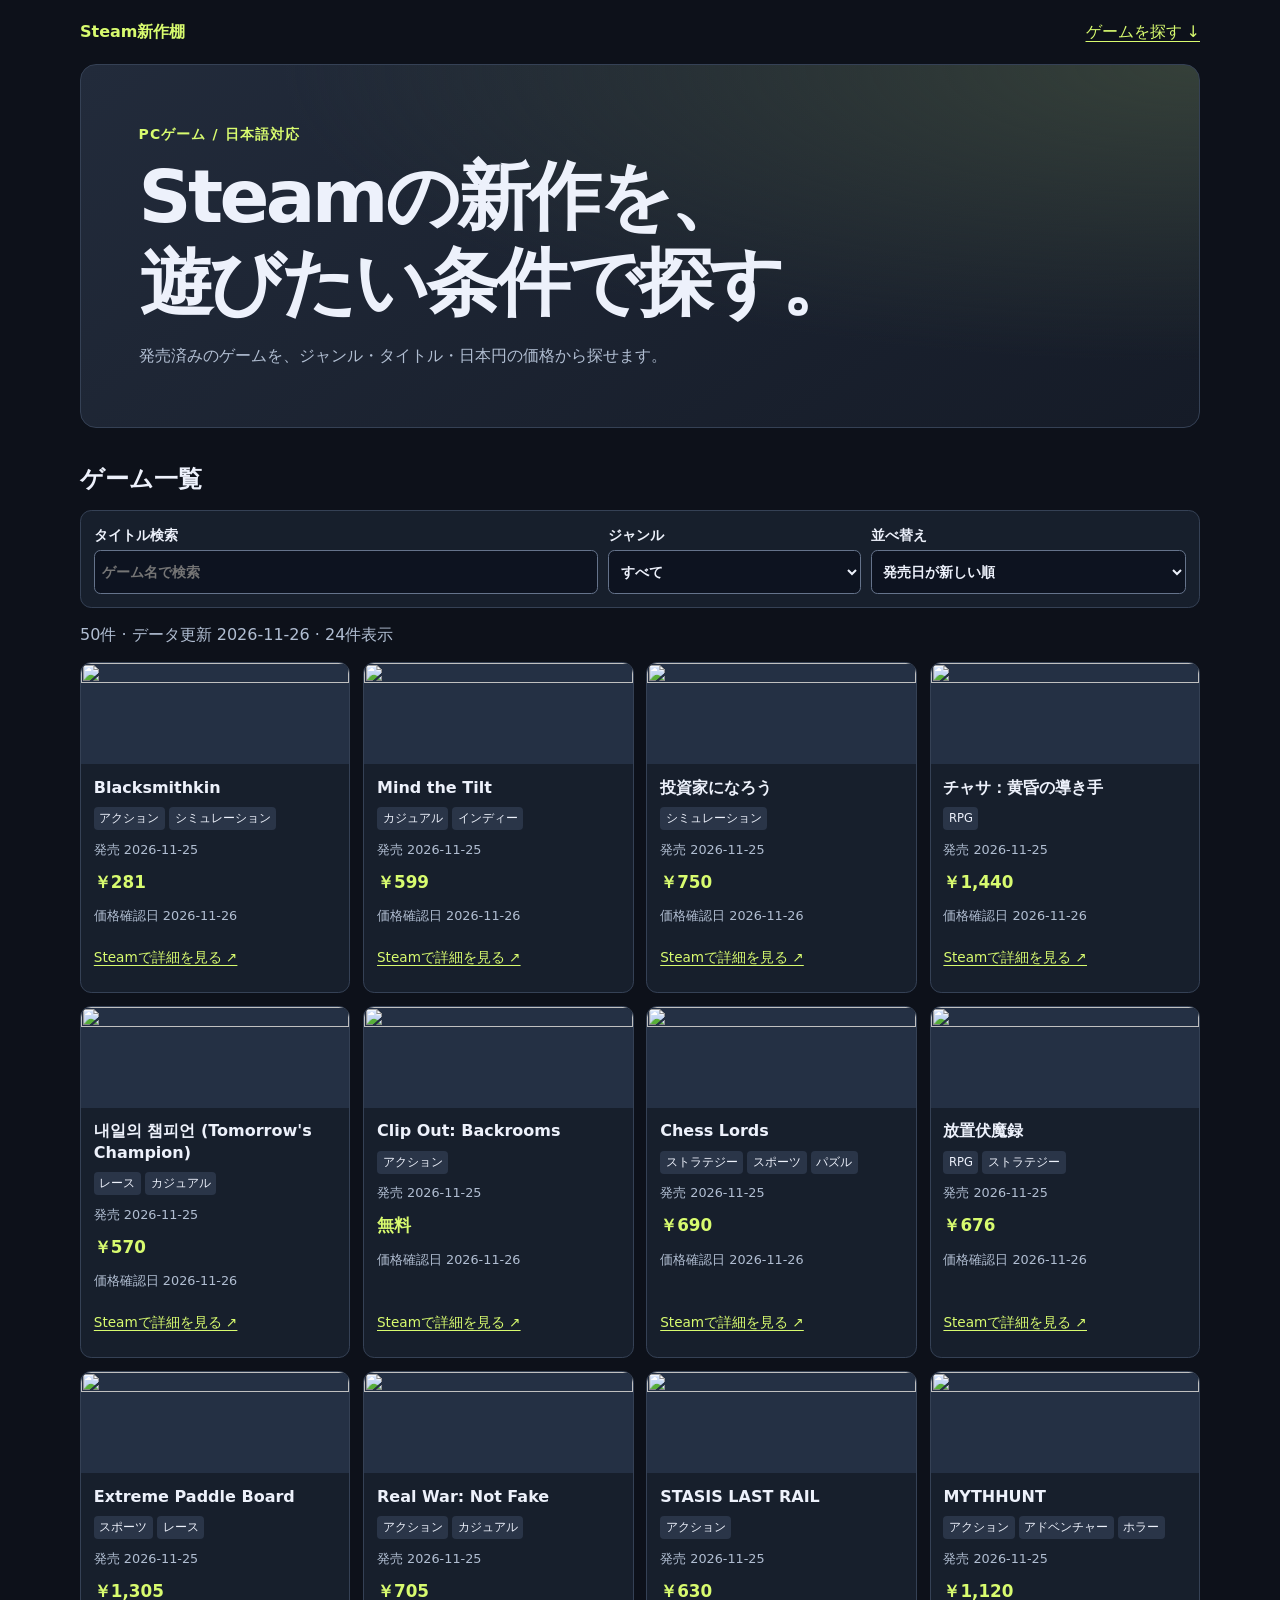
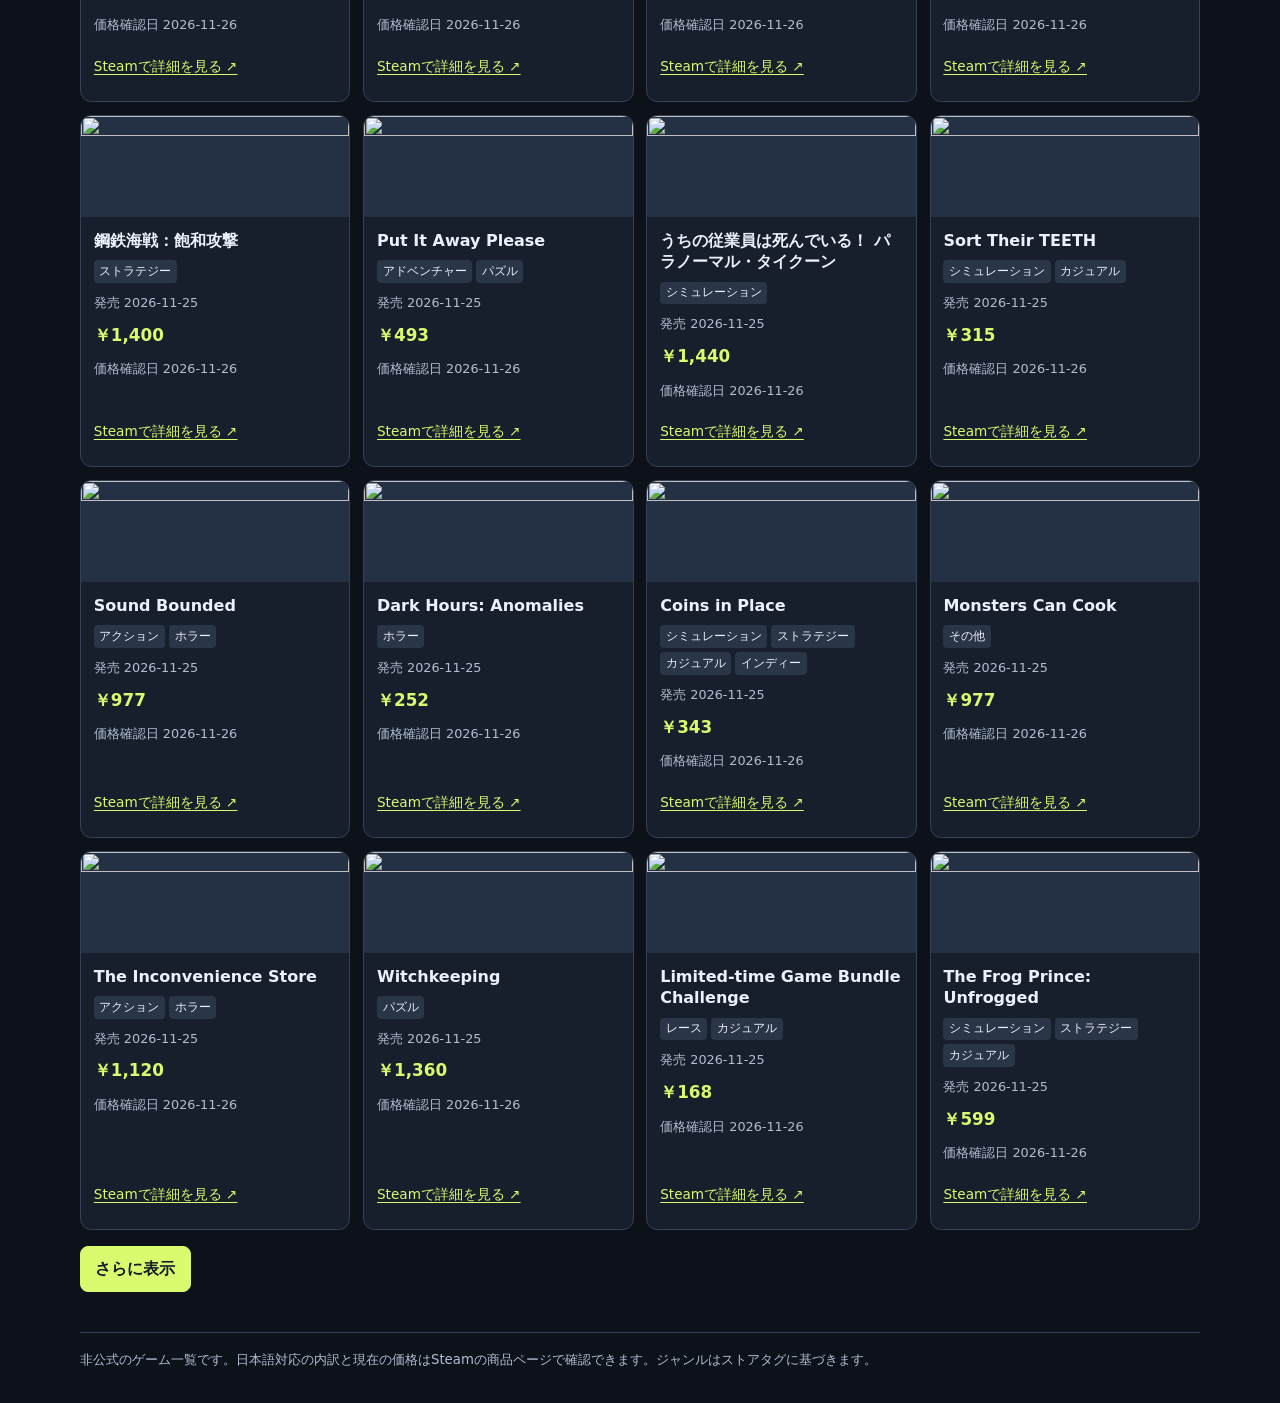
==== index.html @ 06bd844b "Build the Japanese Steam release catalog" ====
<!doctype html>
<html lang="ja"><head>
<meta charset="utf-8"><meta name="viewport" content="width=device-width,initial-scale=1">
<title>Steam新作棚｜日本語対応ゲームの発売日・価格一覧</title>
<meta name="description" content="Steamで発売された日本語対応ゲームを、ジャンルやタイトルで探して日本円の価格・発売日で並べ替え。">
<link rel="stylesheet" href="./style.css"><script type="module" src="./app.mjs"></script>
</head><body>
<header class="wrap"><a href="./">Steam新作棚</a><a href="#catalog">ゲームを探す ↓</a></header>
<main class="wrap"><section class="hero">
<p class="kicker">PCゲーム / 日本語対応</p>
<h1>Steamの新作を、<br>遊びたい条件で探す。</h1>
<p>発売済みのゲームを、ジャンル・タイトル・日本円の価格から探せます。</p>
</section>
<section id="catalog" aria-labelledby="catalog-title"><h2 id="catalog-title">ゲーム一覧</h2>
<div class="filters">
<label>タイトル検索<input id="query" type="search" placeholder="ゲーム名で検索"></label>
<label>ジャンル<select id="genre"><option value="">すべて</option></select></label>
<label>並べ替え<select id="sort"><option value="latest">発売日が新しい順</option><option value="price-up">価格が安い順</option><option value="price-down">価格が高い順</option></select></label>
</div>
<p id="summary" role="status">ゲームを読み込み中…</p>
<div id="games" class="games"></div>
<button id="more" type="button" hidden>さらに表示</button>
<noscript><p>一覧にはJavaScriptが必要です。<a href="https://store.steampowered.com/search/?sort_by=Released_DESC&amp;category1=998&amp;supportedlang=japanese&amp;l=japanese">Steam公式検索を開く</a></p></noscript>
</section></main>
<footer class="wrap">非公式のゲーム一覧です。日本語対応の内訳と現在の価格はSteamの商品ページで確認できます。ジャンルはストアタグに基づきます。</footer>
</body></html>
---- style.css ----
:root{color-scheme:dark;font:16px/1.65 system-ui,sans-serif;background:#0d111a;color:#edf1fb;--muted:#b1bed2;--lime:#d8fb6f;--panel:#171f2c;--border:#354155}*{box-sizing:border-box}body{margin:0}.wrap{width:min(100% - 1.4rem,70rem);margin:auto}header{min-height:4rem;display:flex;justify-content:space-between;align-items:center;gap:1rem}a{color:var(--lime);text-underline-offset:.25em}header a:first-child{font-weight:850;text-decoration:none}.hero{border:1px solid var(--border);border-radius:1rem;background:radial-gradient(ellipse at right top,#354039 0%,transparent 58%),linear-gradient(145deg,#222b3b,#151b27);padding:clamp(1.2rem,5vw,3.6rem);margin-bottom:2rem}.kicker{color:var(--lime);font-weight:800;font-size:.87rem;letter-spacing:.08em}h1{font-size:clamp(1.7rem,6vw,4.6rem);line-height:1.18;letter-spacing:-.05em;margin:.5rem 0 1rem}h2{margin:0 0 .65rem}p{margin:0}.hero p:last-child,#summary,footer{color:var(--muted)}.filters{display:grid;grid-template-columns:2fr 1fr 1.25fr;gap:.65rem;padding:.8rem;background:var(--panel);border:1px solid var(--border);border-radius:.7rem}.filters label{font-size:.85rem;font-weight:700}.filters input,.filters select{display:block;margin-top:.25rem;width:100%;min-height:44px;font:inherit;color:inherit;background:#0d1320;border:1px solid #65738b;border-radius:.4rem;padding:.45rem}#summary{margin:.85rem 0}.games{display:grid;grid-template-columns:repeat(auto-fill,minmax(min(100%,15rem),1fr));gap:.8rem}.game{background:var(--panel);border:1px solid var(--border);border-radius:.7rem;overflow:hidden;display:flex;flex-direction:column}.game img,.cover{display:block;width:100%;aspect-ratio:231/87;object-fit:cover;background:#243044}.game-content{display:flex;flex:1;flex-direction:column;gap:.55rem;padding:.8rem}.game h3{font-size:1rem;line-height:1.35;margin:0;overflow-wrap:anywhere}.meta{font-size:.8rem;color:var(--muted)}.price{font-weight:850;color:var(--lime);font-size:1.05rem}.game a{display:inline-flex;align-items:center;min-height:44px;margin-top:auto;font-size:.85rem}.tags{display:flex;flex-wrap:wrap;gap:.25rem}.tag{background:#2a3548;border-radius:.25rem;padding:.12rem .35rem;font-size:.72rem}button{margin-top:1rem;padding:.55rem .9rem;min-height:44px;border:1px solid var(--lime);border-radius:.5rem;background:var(--lime);color:#151b27;font:inherit;font-weight:750;cursor:pointer}:focus-visible{outline:3px solid #ebffab;outline-offset:3px}footer{margin-top:2.5rem!important;border-top:1px solid var(--border);padding:1rem 0 2rem;font-size:.83rem}@media(max-width:36rem){.filters{grid-template-columns:1fr 1fr}.filters label:first-child{grid-column:1/-1}}
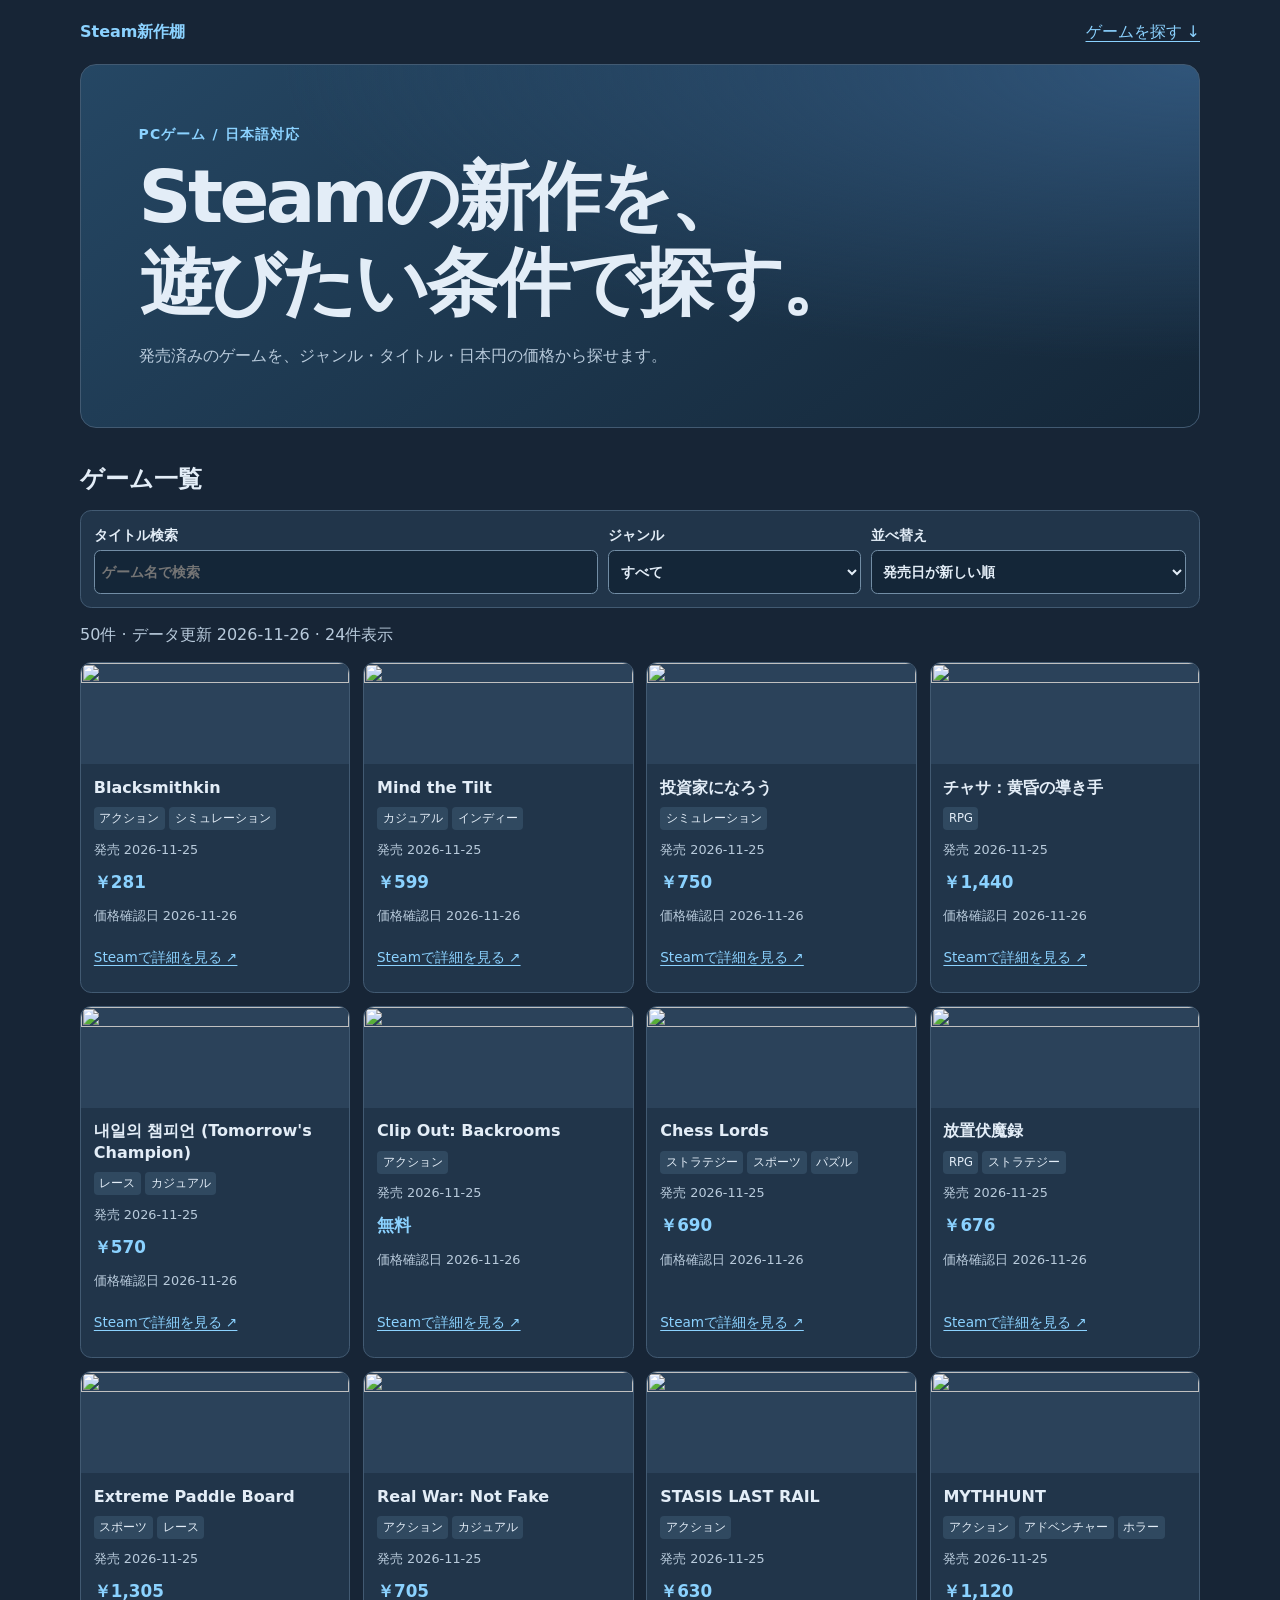
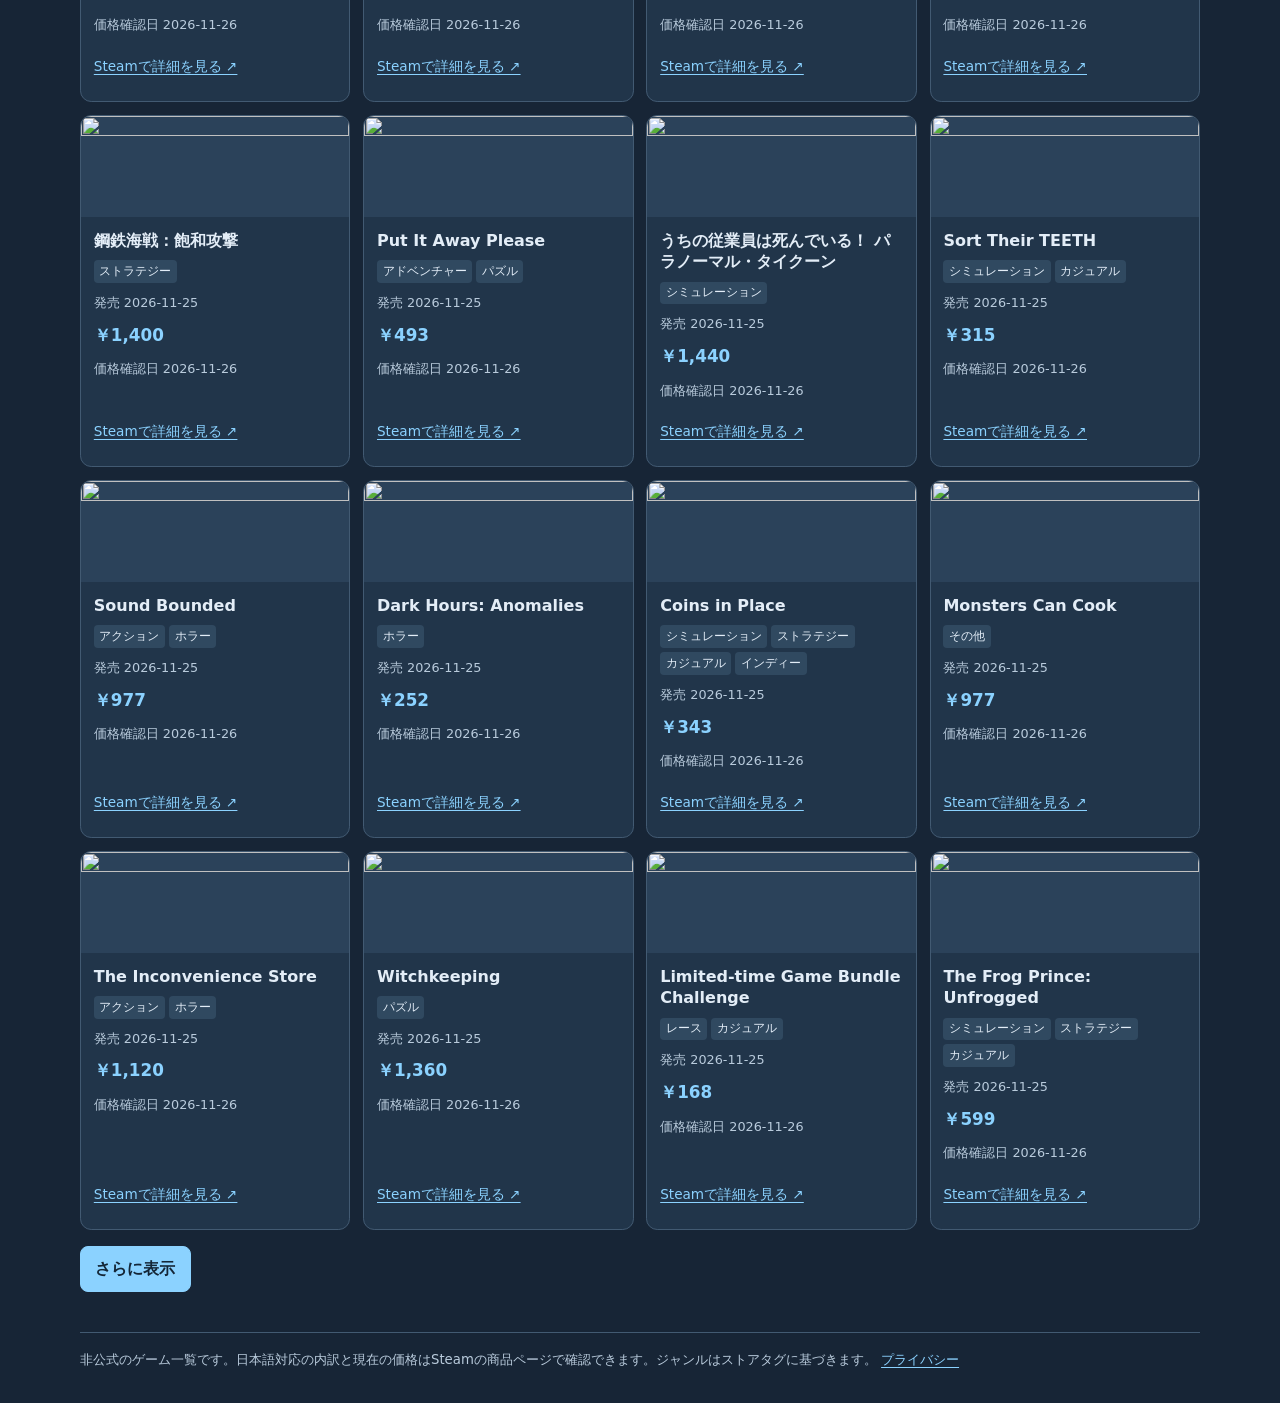
==== commit 193d56f0: "Prepare Steam releases for Google AdSense review" ====
--- a/index.html
+++ b/index.html
@@ -4,6 +4,7 @@
 <title>Steam新作棚｜日本語対応ゲームの発売日・価格一覧</title>
 <meta name="description" content="Steamで発売された日本語対応ゲームを、ジャンルやタイトルで探して日本円の価格・発売日で並べ替え。">
 <link rel="stylesheet" href="./style.css"><script type="module" src="./app.mjs"></script>
+<script async src="https://pagead2.googlesyndication.com/pagead/js/adsbygoogle.js?client=ca-pub-9232596735095816" crossorigin="anonymous"></script>
 </head><body>
 <header class="wrap"><a href="./">Steam新作棚</a><a href="#catalog">ゲームを探す ↓</a></header>
 <main class="wrap"><section class="hero">
@@ -22,5 +23,5 @@
 <button id="more" type="button" hidden>さらに表示</button>
 <noscript><p>一覧にはJavaScriptが必要です。<a href="https://store.steampowered.com/search/?sort_by=Released_DESC&amp;category1=998&amp;supportedlang=japanese&amp;l=japanese">Steam公式検索を開く</a></p></noscript>
 </section></main>
-<footer class="wrap">非公式のゲーム一覧です。日本語対応の内訳と現在の価格はSteamの商品ページで確認できます。ジャンルはストアタグに基づきます。</footer>
+<footer class="wrap">非公式のゲーム一覧です。日本語対応の内訳と現在の価格はSteamの商品ページで確認できます。ジャンルはストアタグに基づきます。 <a href="./privacy">プライバシー</a></footer>
 </body></html>
--- a/style.css
+++ b/style.css
@@ -1 +1 @@
-:root{color-scheme:dark;font:16px/1.65 system-ui,sans-serif;background:#0d111a;color:#edf1fb;--muted:#b1bed2;--lime:#d8fb6f;--panel:#171f2c;--border:#354155}*{box-sizing:border-box}body{margin:0}.wrap{width:min(100% - 1.4rem,70rem);margin:auto}header{min-height:4rem;display:flex;justify-content:space-between;align-items:center;gap:1rem}a{color:var(--lime);text-underline-offset:.25em}header a:first-child{font-weight:850;text-decoration:none}.hero{border:1px solid var(--border);border-radius:1rem;background:radial-gradient(ellipse at right top,#354039 0%,transparent 58%),linear-gradient(145deg,#222b3b,#151b27);padding:clamp(1.2rem,5vw,3.6rem);margin-bottom:2rem}.kicker{color:var(--lime);font-weight:800;font-size:.87rem;letter-spacing:.08em}h1{font-size:clamp(1.7rem,6vw,4.6rem);line-height:1.18;letter-spacing:-.05em;margin:.5rem 0 1rem}h2{margin:0 0 .65rem}p{margin:0}.hero p:last-child,#summary,footer{color:var(--muted)}.filters{display:grid;grid-template-columns:2fr 1fr 1.25fr;gap:.65rem;padding:.8rem;background:var(--panel);border:1px solid var(--border);border-radius:.7rem}.filters label{font-size:.85rem;font-weight:700}.filters input,.filters select{display:block;margin-top:.25rem;width:100%;min-height:44px;font:inherit;color:inherit;background:#0d1320;border:1px solid #65738b;border-radius:.4rem;padding:.45rem}#summary{margin:.85rem 0}.games{display:grid;grid-template-columns:repeat(auto-fill,minmax(min(100%,15rem),1fr));gap:.8rem}.game{background:var(--panel);border:1px solid var(--border);border-radius:.7rem;overflow:hidden;display:flex;flex-direction:column}.game img,.cover{display:block;width:100%;aspect-ratio:231/87;object-fit:cover;background:#243044}.game-content{display:flex;flex:1;flex-direction:column;gap:.55rem;padding:.8rem}.game h3{font-size:1rem;line-height:1.35;margin:0;overflow-wrap:anywhere}.meta{font-size:.8rem;color:var(--muted)}.price{font-weight:850;color:var(--lime);font-size:1.05rem}.game a{display:inline-flex;align-items:center;min-height:44px;margin-top:auto;font-size:.85rem}.tags{display:flex;flex-wrap:wrap;gap:.25rem}.tag{background:#2a3548;border-radius:.25rem;padding:.12rem .35rem;font-size:.72rem}button{margin-top:1rem;padding:.55rem .9rem;min-height:44px;border:1px solid var(--lime);border-radius:.5rem;background:var(--lime);color:#151b27;font:inherit;font-weight:750;cursor:pointer}:focus-visible{outline:3px solid #ebffab;outline-offset:3px}footer{margin-top:2.5rem!important;border-top:1px solid var(--border);padding:1rem 0 2rem;font-size:.83rem}@media(max-width:36rem){.filters{grid-template-columns:1fr 1fr}.filters label:first-child{grid-column:1/-1}}
+:root{color-scheme:dark;font:16px/1.65 system-ui,sans-serif;background:#172536;color:#e3edf7;--muted:#b9cbdc;--accent:#8bd2ff;--panel:#21354a;--border:#425a72}*{box-sizing:border-box}body{margin:0}.wrap{width:min(100% - 1.4rem,70rem);margin:auto}header{min-height:4rem;display:flex;justify-content:space-between;align-items:center;gap:1rem}a{color:var(--accent);text-underline-offset:.25em}header a:first-child{font-weight:850;text-decoration:none}.hero{border:1px solid var(--border);border-radius:1rem;background:radial-gradient(ellipse at right top,#30557a 0%,transparent 58%),linear-gradient(145deg,#254764,#142637);padding:clamp(1.2rem,5vw,3.6rem);margin-bottom:2rem}.kicker{color:var(--accent);font-weight:800;font-size:.87rem;letter-spacing:.08em}h1{font-size:clamp(1.7rem,6vw,4.6rem);line-height:1.18;letter-spacing:-.05em;margin:.5rem 0 1rem}h2{margin:0 0 .65rem}p{margin:0}.hero p:last-child,#summary,footer{color:var(--muted)}.filters{display:grid;grid-template-columns:2fr 1fr 1.25fr;gap:.65rem;padding:.8rem;background:var(--panel);border:1px solid var(--border);border-radius:.7rem}.filters label{font-size:.85rem;font-weight:700}.filters input,.filters select{display:block;margin-top:.25rem;width:100%;min-height:44px;font:inherit;color:inherit;background:#142638;border:1px solid #728da5;border-radius:.4rem;padding:.45rem}#summary{margin:.85rem 0}.games{display:grid;grid-template-columns:repeat(auto-fill,minmax(min(100%,15rem),1fr));gap:.8rem}.game{background:var(--panel);border:1px solid var(--border);border-radius:.7rem;overflow:hidden;display:flex;flex-direction:column}.game img,.cover{display:block;width:100%;aspect-ratio:231/87;object-fit:cover;background:#2b425a}.game-content{display:flex;flex:1;flex-direction:column;gap:.55rem;padding:.8rem}.game h3{font-size:1rem;line-height:1.35;margin:0;overflow-wrap:anywhere}.meta{font-size:.8rem;color:var(--muted)}.price{font-weight:850;color:var(--accent);font-size:1.05rem}.game a{display:inline-flex;align-items:center;min-height:44px;margin-top:auto;font-size:.85rem}.tags{display:flex;flex-wrap:wrap;gap:.25rem}.tag{background:#304960;border-radius:.25rem;padding:.12rem .35rem;font-size:.72rem}button{margin-top:1rem;padding:.55rem .9rem;min-height:44px;border:1px solid var(--accent);border-radius:.5rem;background:var(--accent);color:#142637;font:inherit;font-weight:750;cursor:pointer}:focus-visible{outline:3px solid #b6e5ff;outline-offset:3px}footer{margin-top:2.5rem!important;border-top:1px solid var(--border);padding:1rem 0 2rem;font-size:.83rem}@media(max-width:36rem){.filters{grid-template-columns:1fr 1fr}.filters label:first-child{grid-column:1/-1}}
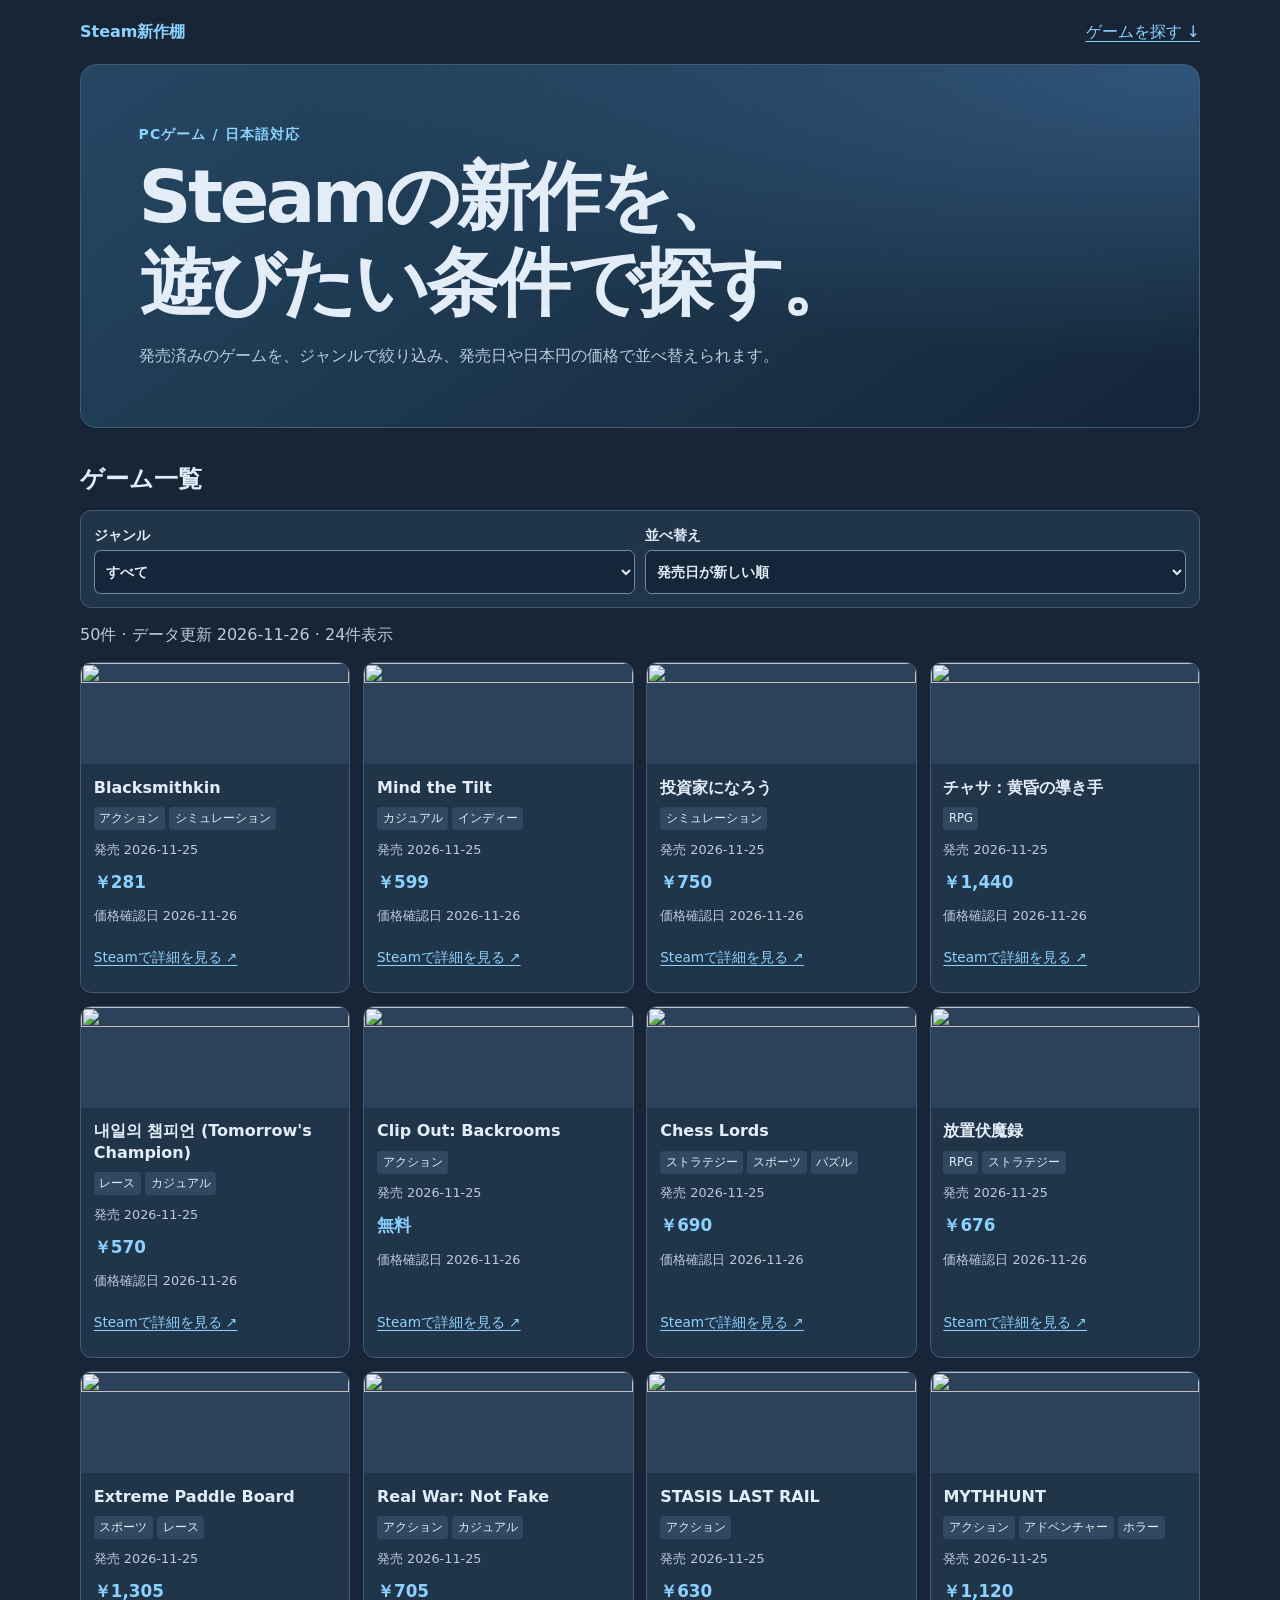
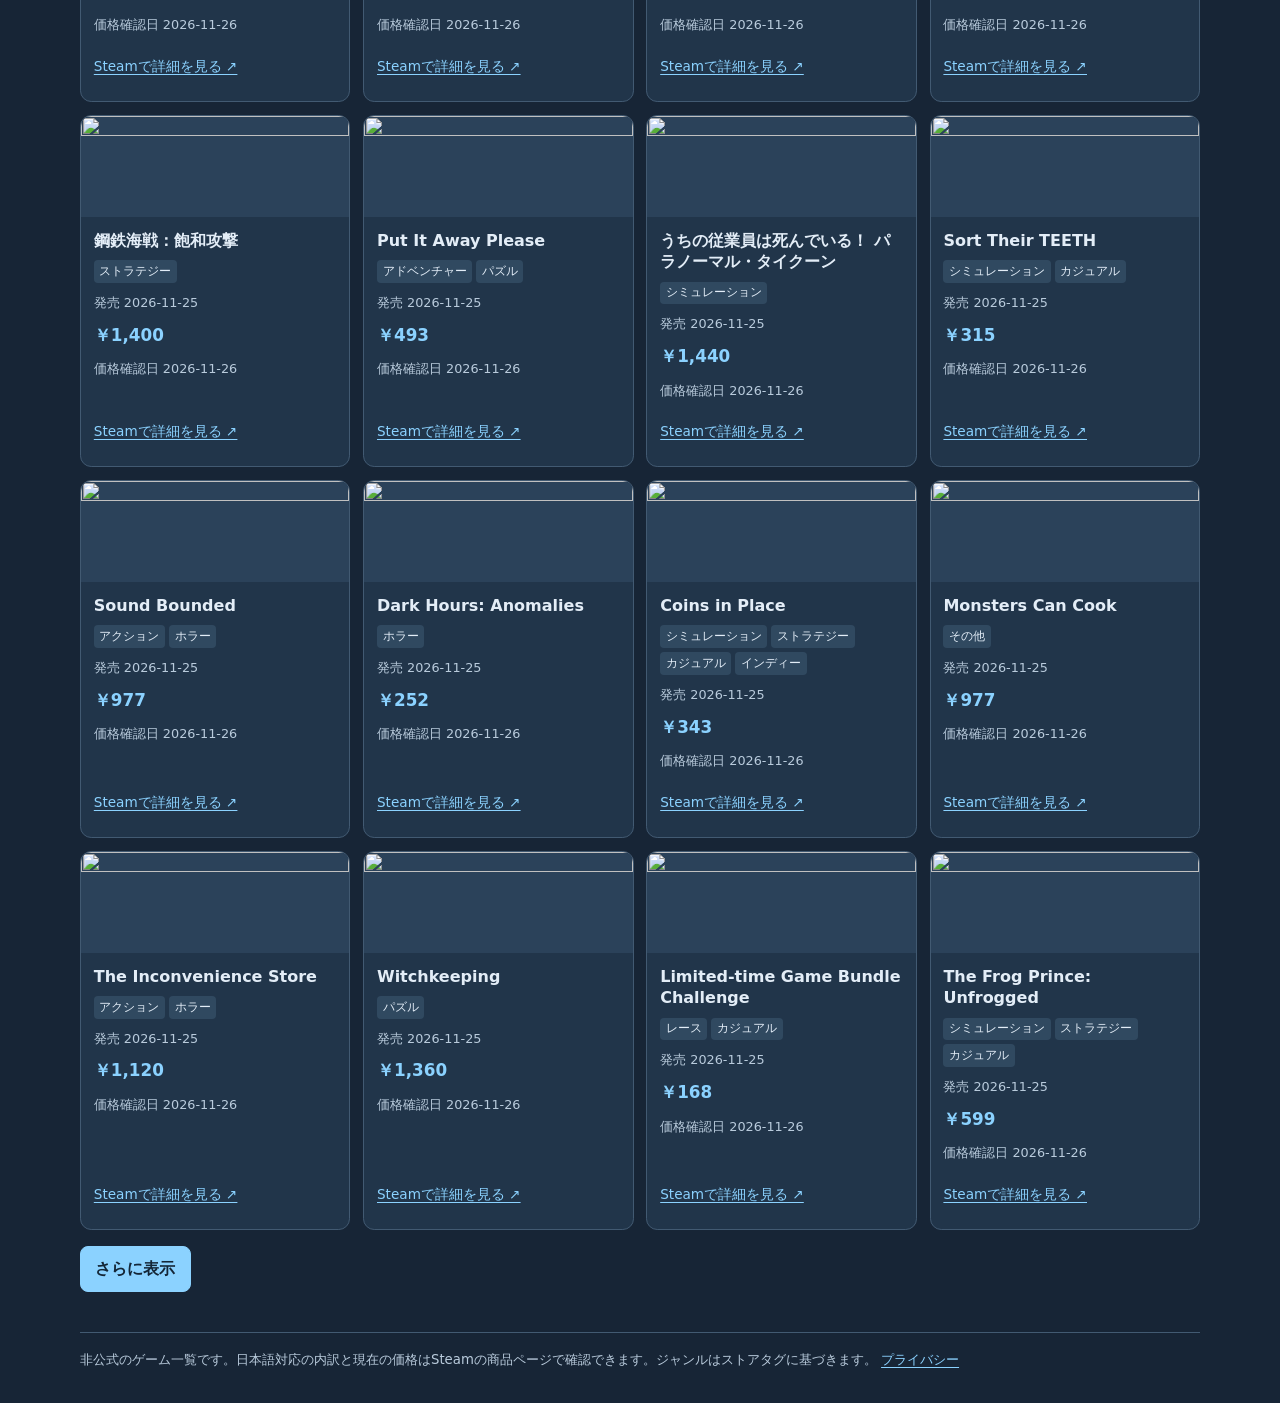
==== commit f36a9d54: "Remove title search from the Steam catalog" ====
--- a/index.html
+++ b/index.html
@@ -2,7 +2,7 @@
 <html lang="ja"><head>
 <meta charset="utf-8"><meta name="viewport" content="width=device-width,initial-scale=1">
 <title>Steam新作棚｜日本語対応ゲームの発売日・価格一覧</title>
-<meta name="description" content="Steamで発売された日本語対応ゲームを、ジャンルやタイトルで探して日本円の価格・発売日で並べ替え。">
+<meta name="description" content="Steamで発売された日本語対応ゲームを、ジャンルで絞り込み、日本円の価格・発売日で並べ替え。">
 <link rel="stylesheet" href="./style.css"><script type="module" src="./app.mjs"></script>
 <script async src="https://pagead2.googlesyndication.com/pagead/js/adsbygoogle.js?client=ca-pub-9232596735095816" crossorigin="anonymous"></script>
 </head><body>
@@ -10,11 +10,10 @@
 <main class="wrap"><section class="hero">
 <p class="kicker">PCゲーム / 日本語対応</p>
 <h1>Steamの新作を、<br>遊びたい条件で探す。</h1>
-<p>発売済みのゲームを、ジャンル・タイトル・日本円の価格から探せます。</p>
+<p>発売済みのゲームを、ジャンルで絞り込み、発売日や日本円の価格で並べ替えられます。</p>
 </section>
 <section id="catalog" aria-labelledby="catalog-title"><h2 id="catalog-title">ゲーム一覧</h2>
 <div class="filters">
-<label>タイトル検索<input id="query" type="search" placeholder="ゲーム名で検索"></label>
 <label>ジャンル<select id="genre"><option value="">すべて</option></select></label>
 <label>並べ替え<select id="sort"><option value="latest">発売日が新しい順</option><option value="price-up">価格が安い順</option><option value="price-down">価格が高い順</option></select></label>
 </div>
--- a/style.css
+++ b/style.css
@@ -1 +1 @@
-:root{color-scheme:dark;font:16px/1.65 system-ui,sans-serif;background:#172536;color:#e3edf7;--muted:#b9cbdc;--accent:#8bd2ff;--panel:#21354a;--border:#425a72}*{box-sizing:border-box}body{margin:0}.wrap{width:min(100% - 1.4rem,70rem);margin:auto}header{min-height:4rem;display:flex;justify-content:space-between;align-items:center;gap:1rem}a{color:var(--accent);text-underline-offset:.25em}header a:first-child{font-weight:850;text-decoration:none}.hero{border:1px solid var(--border);border-radius:1rem;background:radial-gradient(ellipse at right top,#30557a 0%,transparent 58%),linear-gradient(145deg,#254764,#142637);padding:clamp(1.2rem,5vw,3.6rem);margin-bottom:2rem}.kicker{color:var(--accent);font-weight:800;font-size:.87rem;letter-spacing:.08em}h1{font-size:clamp(1.7rem,6vw,4.6rem);line-height:1.18;letter-spacing:-.05em;margin:.5rem 0 1rem}h2{margin:0 0 .65rem}p{margin:0}.hero p:last-child,#summary,footer{color:var(--muted)}.filters{display:grid;grid-template-columns:2fr 1fr 1.25fr;gap:.65rem;padding:.8rem;background:var(--panel);border:1px solid var(--border);border-radius:.7rem}.filters label{font-size:.85rem;font-weight:700}.filters input,.filters select{display:block;margin-top:.25rem;width:100%;min-height:44px;font:inherit;color:inherit;background:#142638;border:1px solid #728da5;border-radius:.4rem;padding:.45rem}#summary{margin:.85rem 0}.games{display:grid;grid-template-columns:repeat(auto-fill,minmax(min(100%,15rem),1fr));gap:.8rem}.game{background:var(--panel);border:1px solid var(--border);border-radius:.7rem;overflow:hidden;display:flex;flex-direction:column}.game img,.cover{display:block;width:100%;aspect-ratio:231/87;object-fit:cover;background:#2b425a}.game-content{display:flex;flex:1;flex-direction:column;gap:.55rem;padding:.8rem}.game h3{font-size:1rem;line-height:1.35;margin:0;overflow-wrap:anywhere}.meta{font-size:.8rem;color:var(--muted)}.price{font-weight:850;color:var(--accent);font-size:1.05rem}.game a{display:inline-flex;align-items:center;min-height:44px;margin-top:auto;font-size:.85rem}.tags{display:flex;flex-wrap:wrap;gap:.25rem}.tag{background:#304960;border-radius:.25rem;padding:.12rem .35rem;font-size:.72rem}button{margin-top:1rem;padding:.55rem .9rem;min-height:44px;border:1px solid var(--accent);border-radius:.5rem;background:var(--accent);color:#142637;font:inherit;font-weight:750;cursor:pointer}:focus-visible{outline:3px solid #b6e5ff;outline-offset:3px}footer{margin-top:2.5rem!important;border-top:1px solid var(--border);padding:1rem 0 2rem;font-size:.83rem}@media(max-width:36rem){.filters{grid-template-columns:1fr 1fr}.filters label:first-child{grid-column:1/-1}}
+:root{color-scheme:dark;font:16px/1.65 system-ui,sans-serif;background:#172536;color:#e3edf7;--muted:#b9cbdc;--accent:#8bd2ff;--panel:#21354a;--border:#425a72}*{box-sizing:border-box}body{margin:0}.wrap{width:min(100% - 1.4rem,70rem);margin:auto}header{min-height:4rem;display:flex;justify-content:space-between;align-items:center;gap:1rem}a{color:var(--accent);text-underline-offset:.25em}header a:first-child{font-weight:850;text-decoration:none}.hero{border:1px solid var(--border);border-radius:1rem;background:radial-gradient(ellipse at right top,#30557a 0%,transparent 58%),linear-gradient(145deg,#254764,#142637);padding:clamp(1.2rem,5vw,3.6rem);margin-bottom:2rem}.kicker{color:var(--accent);font-weight:800;font-size:.87rem;letter-spacing:.08em}h1{font-size:clamp(1.7rem,6vw,4.6rem);line-height:1.18;letter-spacing:-.05em;margin:.5rem 0 1rem}h2{margin:0 0 .65rem}p{margin:0}.hero p:last-child,#summary,footer{color:var(--muted)}.filters{display:grid;grid-template-columns:repeat(2,minmax(0,1fr));gap:.65rem;padding:.8rem;background:var(--panel);border:1px solid var(--border);border-radius:.7rem}.filters label{font-size:.85rem;font-weight:700}.filters select{display:block;margin-top:.25rem;width:100%;min-height:44px;font:inherit;color:inherit;background:#142638;border:1px solid #728da5;border-radius:.4rem;padding:.45rem}#summary{margin:.85rem 0}.games{display:grid;grid-template-columns:repeat(auto-fill,minmax(min(100%,15rem),1fr));gap:.8rem}.game{background:var(--panel);border:1px solid var(--border);border-radius:.7rem;overflow:hidden;display:flex;flex-direction:column}.game img,.cover{display:block;width:100%;aspect-ratio:231/87;object-fit:cover;background:#2b425a}.game-content{display:flex;flex:1;flex-direction:column;gap:.55rem;padding:.8rem}.game h3{font-size:1rem;line-height:1.35;margin:0;overflow-wrap:anywhere}.meta{font-size:.8rem;color:var(--muted)}.price{font-weight:850;color:var(--accent);font-size:1.05rem}.game a{display:inline-flex;align-items:center;min-height:44px;margin-top:auto;font-size:.85rem}.tags{display:flex;flex-wrap:wrap;gap:.25rem}.tag{background:#304960;border-radius:.25rem;padding:.12rem .35rem;font-size:.72rem}button{margin-top:1rem;padding:.55rem .9rem;min-height:44px;border:1px solid var(--accent);border-radius:.5rem;background:var(--accent);color:#142637;font:inherit;font-weight:750;cursor:pointer}:focus-visible{outline:3px solid #b6e5ff;outline-offset:3px}footer{margin-top:2.5rem!important;border-top:1px solid var(--border);padding:1rem 0 2rem;font-size:.83rem}
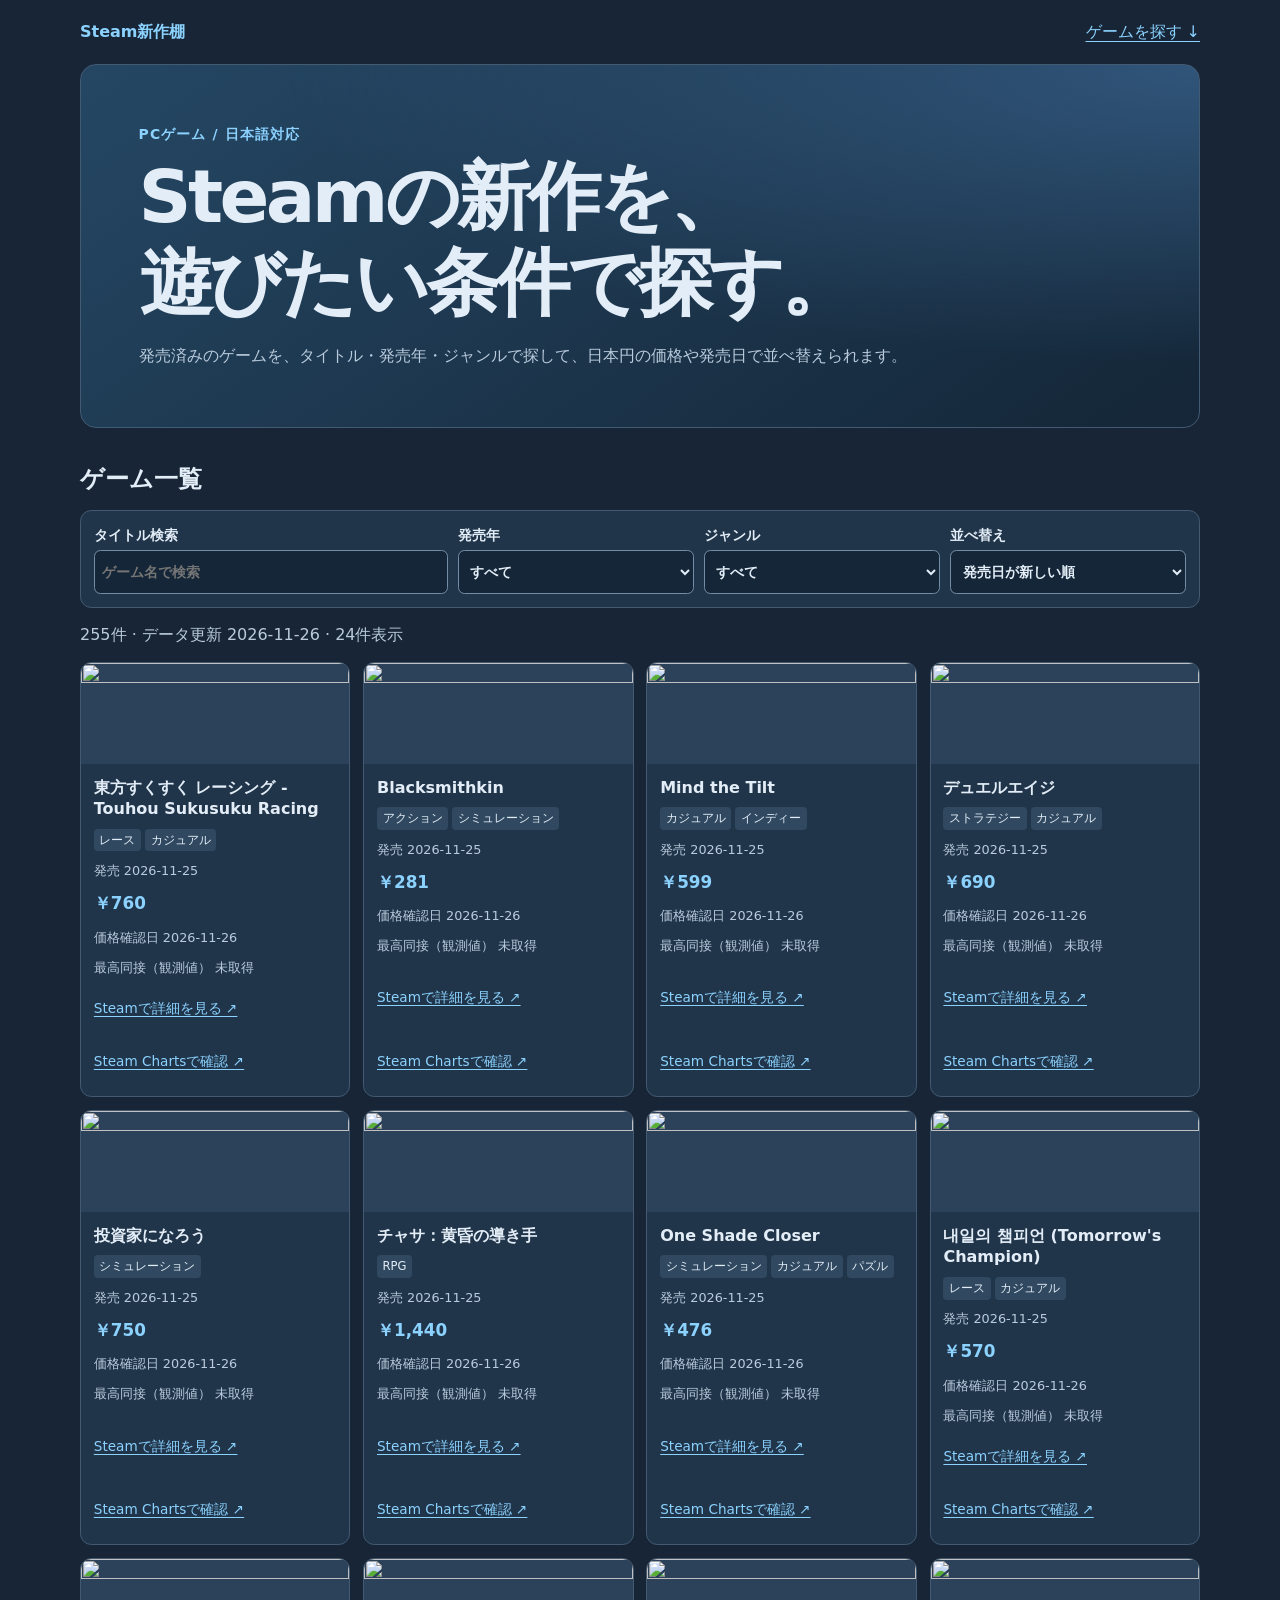
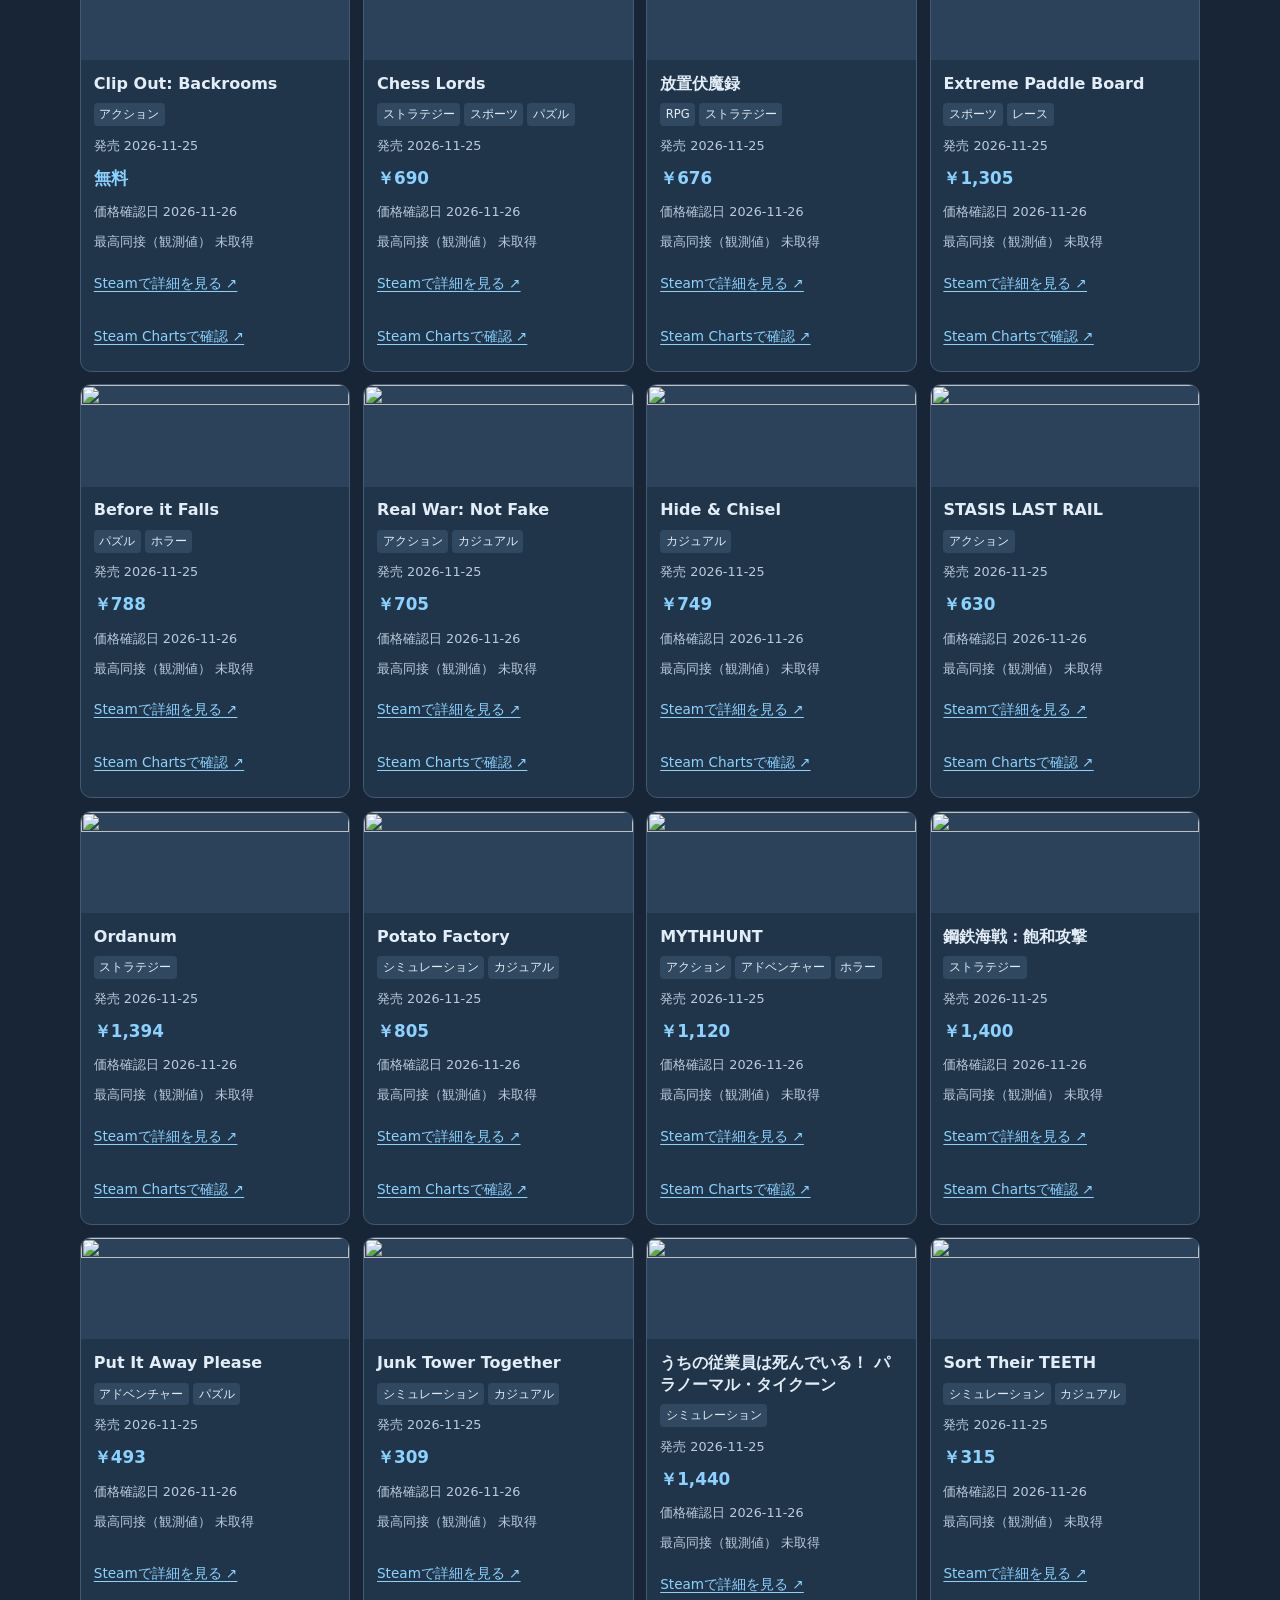
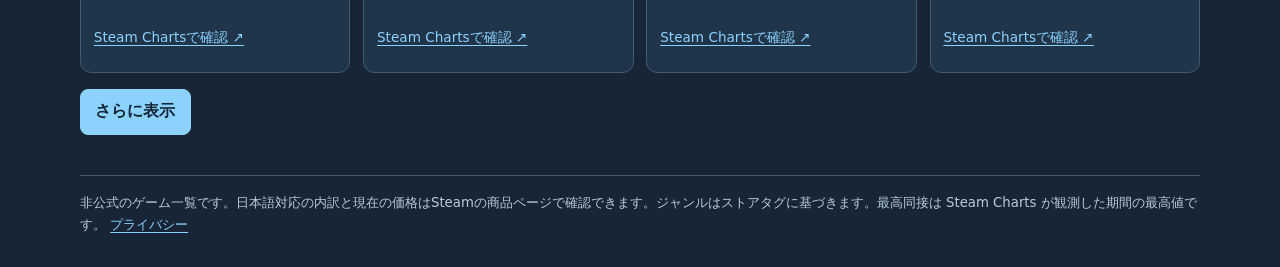
==== commit 61206178: "Restore title search and expand the historical Steam catalog" ====
--- a/index.html
+++ b/index.html
@@ -10,10 +10,12 @@
 <main class="wrap"><section class="hero">
 <p class="kicker">PCゲーム / 日本語対応</p>
 <h1>Steamの新作を、<br>遊びたい条件で探す。</h1>
-<p>発売済みのゲームを、ジャンルで絞り込み、発売日や日本円の価格で並べ替えられます。</p>
+<p>発売済みのゲームを、タイトル・発売年・ジャンルで探して、日本円の価格や発売日で並べ替えられます。</p>
 </section>
 <section id="catalog" aria-labelledby="catalog-title"><h2 id="catalog-title">ゲーム一覧</h2>
 <div class="filters">
+<label>タイトル検索<input id="query" type="search" placeholder="ゲーム名で検索"></label>
+<label>発売年<select id="year"><option value="">すべて</option></select></label>
 <label>ジャンル<select id="genre"><option value="">すべて</option></select></label>
 <label>並べ替え<select id="sort"><option value="latest">発売日が新しい順</option><option value="price-up">価格が安い順</option><option value="price-down">価格が高い順</option></select></label>
 </div>
@@ -22,5 +24,5 @@
 <button id="more" type="button" hidden>さらに表示</button>
 <noscript><p>一覧にはJavaScriptが必要です。<a href="https://store.steampowered.com/search/?sort_by=Released_DESC&amp;category1=998&amp;supportedlang=japanese&amp;l=japanese">Steam公式検索を開く</a></p></noscript>
 </section></main>
-<footer class="wrap">非公式のゲーム一覧です。日本語対応の内訳と現在の価格はSteamの商品ページで確認できます。ジャンルはストアタグに基づきます。 <a href="./privacy">プライバシー</a></footer>
+<footer class="wrap">非公式のゲーム一覧です。日本語対応の内訳と現在の価格はSteamの商品ページで確認できます。ジャンルはストアタグに基づきます。最高同接は Steam Charts が観測した期間の最高値です。 <a href="./privacy">プライバシー</a></footer>
 </body></html>
--- a/style.css
+++ b/style.css
@@ -1 +1,2 @@
-:root{color-scheme:dark;font:16px/1.65 system-ui,sans-serif;background:#172536;color:#e3edf7;--muted:#b9cbdc;--accent:#8bd2ff;--panel:#21354a;--border:#425a72}*{box-sizing:border-box}body{margin:0}.wrap{width:min(100% - 1.4rem,70rem);margin:auto}header{min-height:4rem;display:flex;justify-content:space-between;align-items:center;gap:1rem}a{color:var(--accent);text-underline-offset:.25em}header a:first-child{font-weight:850;text-decoration:none}.hero{border:1px solid var(--border);border-radius:1rem;background:radial-gradient(ellipse at right top,#30557a 0%,transparent 58%),linear-gradient(145deg,#254764,#142637);padding:clamp(1.2rem,5vw,3.6rem);margin-bottom:2rem}.kicker{color:var(--accent);font-weight:800;font-size:.87rem;letter-spacing:.08em}h1{font-size:clamp(1.7rem,6vw,4.6rem);line-height:1.18;letter-spacing:-.05em;margin:.5rem 0 1rem}h2{margin:0 0 .65rem}p{margin:0}.hero p:last-child,#summary,footer{color:var(--muted)}.filters{display:grid;grid-template-columns:repeat(2,minmax(0,1fr));gap:.65rem;padding:.8rem;background:var(--panel);border:1px solid var(--border);border-radius:.7rem}.filters label{font-size:.85rem;font-weight:700}.filters select{display:block;margin-top:.25rem;width:100%;min-height:44px;font:inherit;color:inherit;background:#142638;border:1px solid #728da5;border-radius:.4rem;padding:.45rem}#summary{margin:.85rem 0}.games{display:grid;grid-template-columns:repeat(auto-fill,minmax(min(100%,15rem),1fr));gap:.8rem}.game{background:var(--panel);border:1px solid var(--border);border-radius:.7rem;overflow:hidden;display:flex;flex-direction:column}.game img,.cover{display:block;width:100%;aspect-ratio:231/87;object-fit:cover;background:#2b425a}.game-content{display:flex;flex:1;flex-direction:column;gap:.55rem;padding:.8rem}.game h3{font-size:1rem;line-height:1.35;margin:0;overflow-wrap:anywhere}.meta{font-size:.8rem;color:var(--muted)}.price{font-weight:850;color:var(--accent);font-size:1.05rem}.game a{display:inline-flex;align-items:center;min-height:44px;margin-top:auto;font-size:.85rem}.tags{display:flex;flex-wrap:wrap;gap:.25rem}.tag{background:#304960;border-radius:.25rem;padding:.12rem .35rem;font-size:.72rem}button{margin-top:1rem;padding:.55rem .9rem;min-height:44px;border:1px solid var(--accent);border-radius:.5rem;background:var(--accent);color:#142637;font:inherit;font-weight:750;cursor:pointer}:focus-visible{outline:3px solid #b6e5ff;outline-offset:3px}footer{margin-top:2.5rem!important;border-top:1px solid var(--border);padding:1rem 0 2rem;font-size:.83rem}
+:root{color-scheme:dark;font:16px/1.65 system-ui,sans-serif;background:#172536;color:#e3edf7;--muted:#b9cbdc;--accent:#8bd2ff;--panel:#21354a;--border:#425a72}*{box-sizing:border-box}body{margin:0}.wrap{width:min(100% - 1.4rem,70rem);margin:auto}header{min-height:4rem;display:flex;justify-content:space-between;align-items:center;gap:1rem}a{color:var(--accent);text-underline-offset:.25em}header a:first-child{font-weight:850;text-decoration:none}.hero{border:1px solid var(--border);border-radius:1rem;background:radial-gradient(ellipse at right top,#30557a 0%,transparent 58%),linear-gradient(145deg,#254764,#142637);padding:clamp(1.2rem,5vw,3.6rem);margin-bottom:2rem}.kicker{color:var(--accent);font-weight:800;font-size:.87rem;letter-spacing:.08em}h1{font-size:clamp(1.7rem,6vw,4.6rem);line-height:1.18;letter-spacing:-.05em;margin:.5rem 0 1rem}h2{margin:0 0 .65rem}p{margin:0}.hero p:last-child,#summary,footer{color:var(--muted)}.filters{display:grid;grid-template-columns:minmax(0,1.5fr) repeat(3,minmax(0,1fr));gap:.65rem;padding:.8rem;background:var(--panel);border:1px solid var(--border);border-radius:.7rem}.filters label{font-size:.85rem;font-weight:700}.filters input,.filters select{display:block;margin-top:.25rem;width:100%;min-height:44px;font:inherit;color:inherit;background:#142638;border:1px solid #728da5;border-radius:.4rem;padding:.45rem}#summary{margin:.85rem 0}.games{display:grid;grid-template-columns:repeat(auto-fill,minmax(min(100%,15rem),1fr));gap:.8rem}.game{background:var(--panel);border:1px solid var(--border);border-radius:.7rem;overflow:hidden;display:flex;flex-direction:column}.game img,.cover{display:block;width:100%;aspect-ratio:231/87;object-fit:cover;background:#2b425a}.game-content{display:flex;flex:1;flex-direction:column;gap:.55rem;padding:.8rem}.game h3{font-size:1rem;line-height:1.35;margin:0;overflow-wrap:anywhere}.meta{font-size:.8rem;color:var(--muted)}.price{font-weight:850;color:var(--accent);font-size:1.05rem}.game a{display:inline-flex;align-items:center;min-height:44px;margin-top:auto;font-size:.85rem}.tags{display:flex;flex-wrap:wrap;gap:.25rem}.tag{background:#304960;border-radius:.25rem;padding:.12rem .35rem;font-size:.72rem}button{margin-top:1rem;padding:.55rem .9rem;min-height:44px;border:1px solid var(--accent);border-radius:.5rem;background:var(--accent);color:#142637;font:inherit;font-weight:750;cursor:pointer}:focus-visible{outline:3px solid #b6e5ff;outline-offset:3px}footer{margin-top:2.5rem!important;border-top:1px solid var(--border);padding:1rem 0 2rem;font-size:.83rem}
+@media(max-width:42rem){.filters{grid-template-columns:repeat(2,minmax(0,1fr))}}
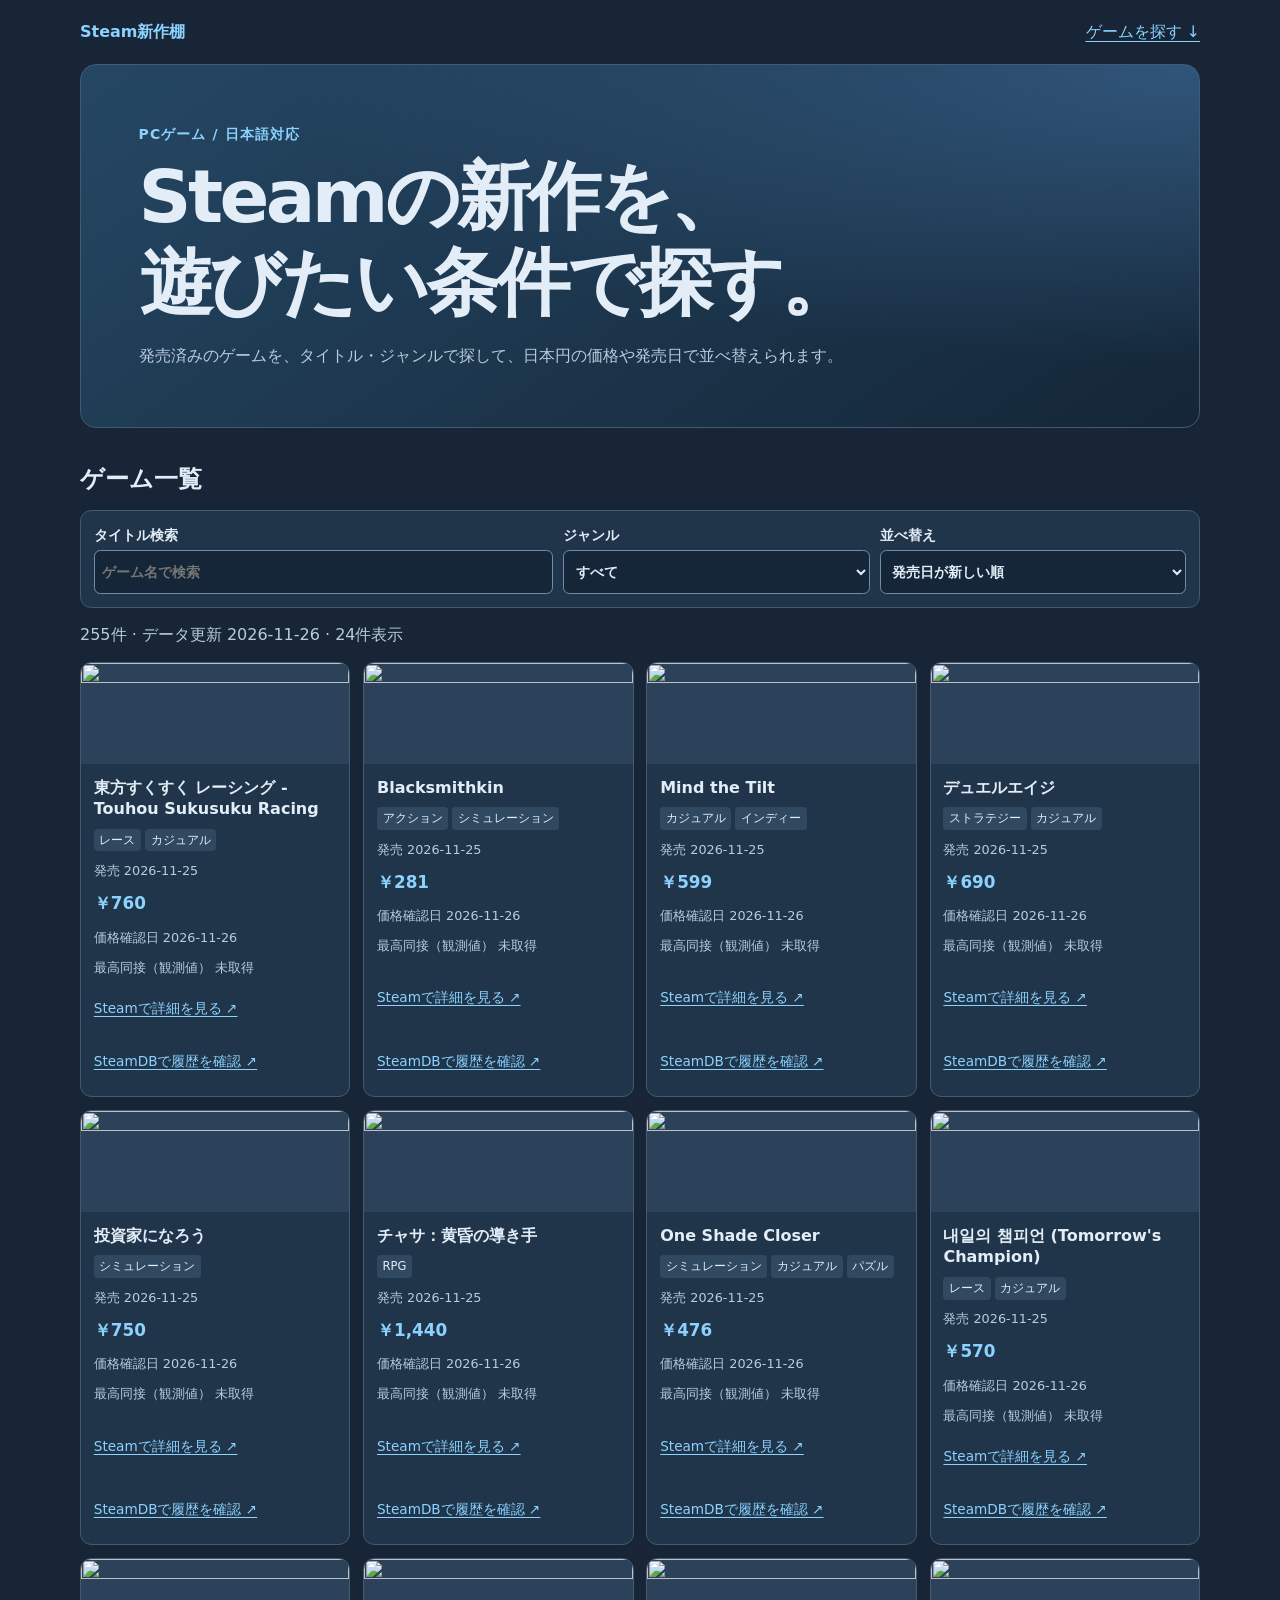
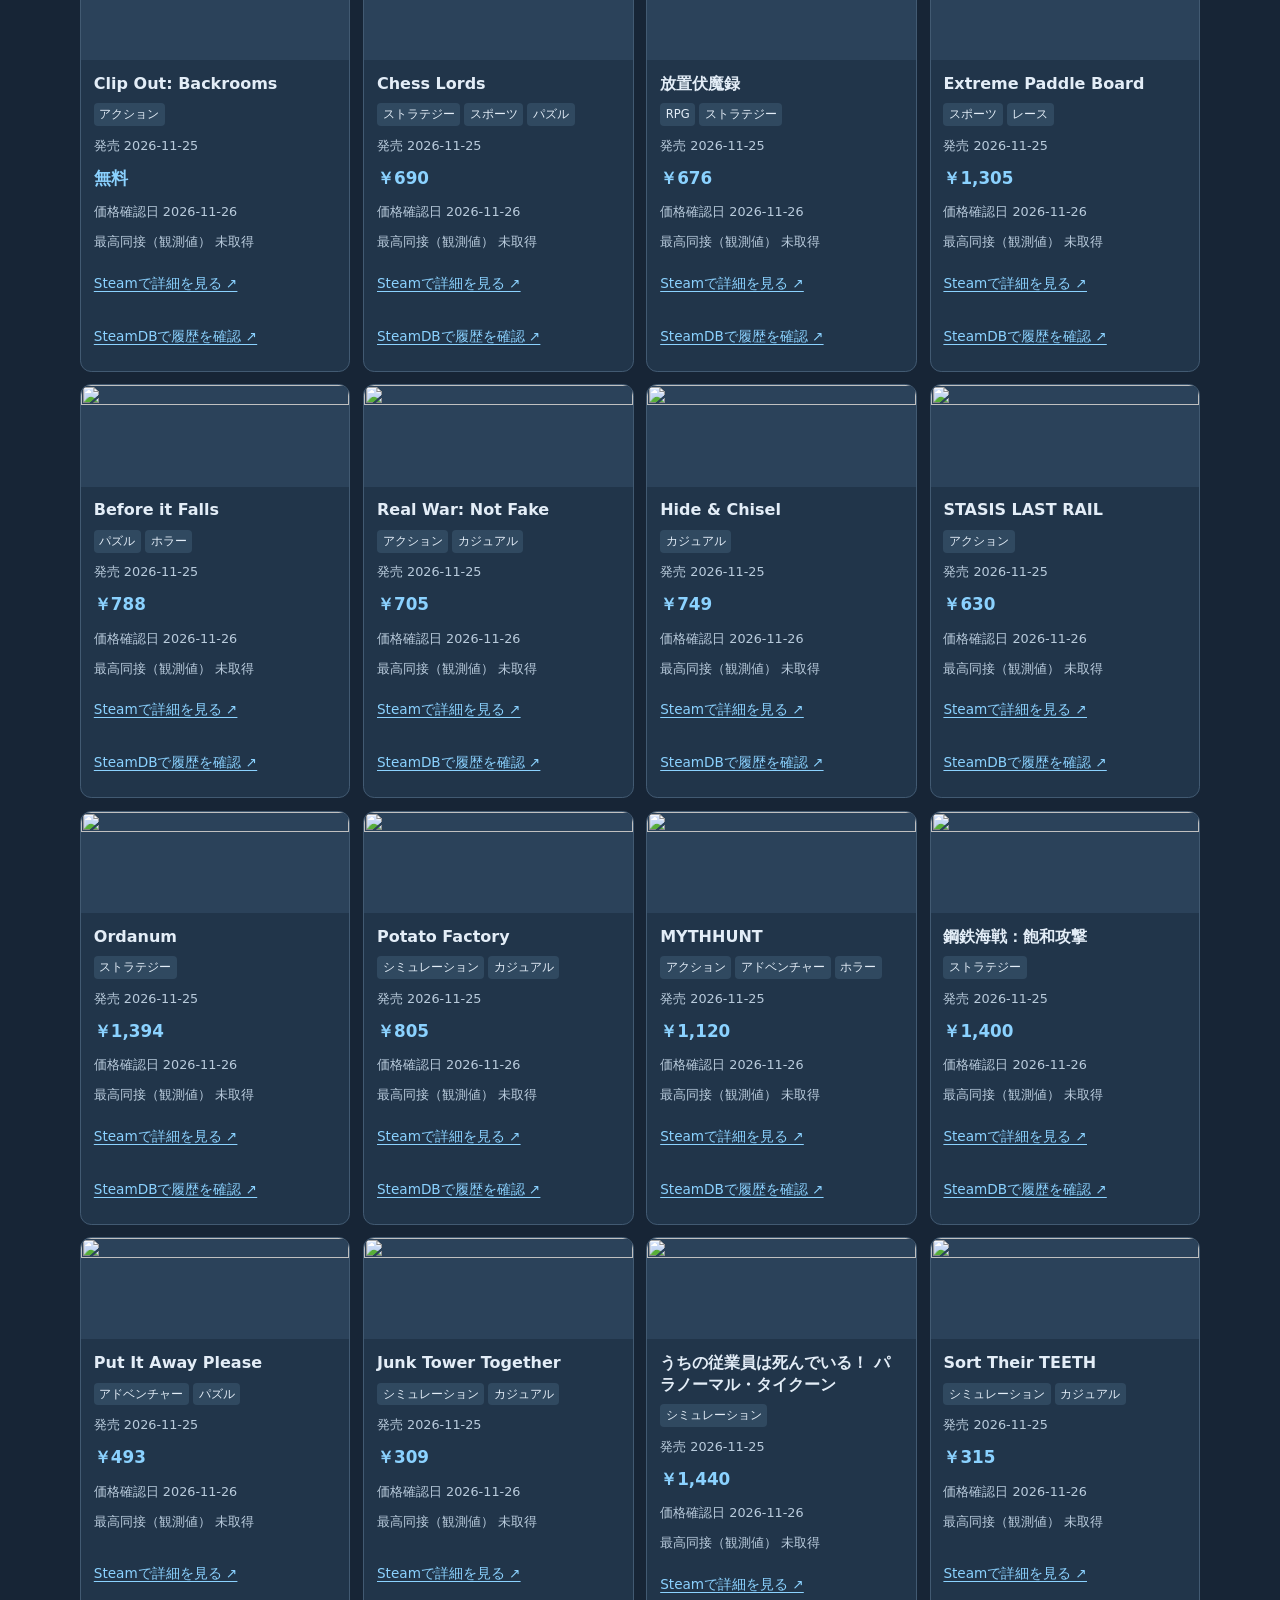
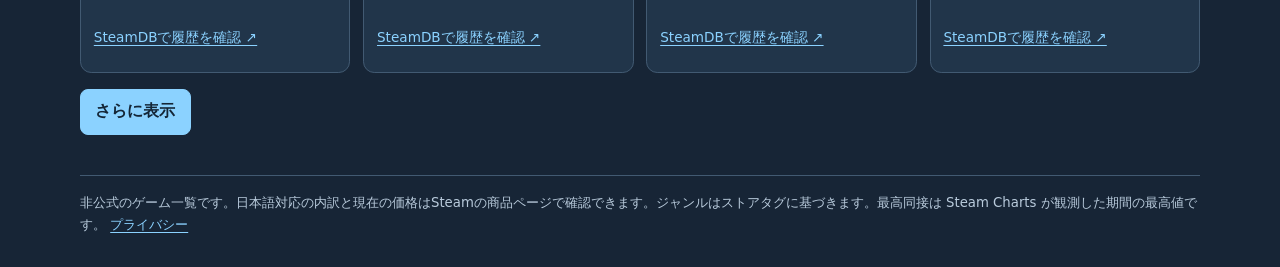
==== commit d49227f6: "Remove release year filter from the game catalog" ====
--- a/index.html
+++ b/index.html
@@ -10,12 +10,11 @@
 <main class="wrap"><section class="hero">
 <p class="kicker">PCゲーム / 日本語対応</p>
 <h1>Steamの新作を、<br>遊びたい条件で探す。</h1>
-<p>発売済みのゲームを、タイトル・発売年・ジャンルで探して、日本円の価格や発売日で並べ替えられます。</p>
+<p>発売済みのゲームを、タイトル・ジャンルで探して、日本円の価格や発売日で並べ替えられます。</p>
 </section>
 <section id="catalog" aria-labelledby="catalog-title"><h2 id="catalog-title">ゲーム一覧</h2>
 <div class="filters">
 <label>タイトル検索<input id="query" type="search" placeholder="ゲーム名で検索"></label>
-<label>発売年<select id="year"><option value="">すべて</option></select></label>
 <label>ジャンル<select id="genre"><option value="">すべて</option></select></label>
 <label>並べ替え<select id="sort"><option value="latest">発売日が新しい順</option><option value="price-up">価格が安い順</option><option value="price-down">価格が高い順</option></select></label>
 </div>
--- a/style.css
+++ b/style.css
@@ -1,2 +1,2 @@
-:root{color-scheme:dark;font:16px/1.65 system-ui,sans-serif;background:#172536;color:#e3edf7;--muted:#b9cbdc;--accent:#8bd2ff;--panel:#21354a;--border:#425a72}*{box-sizing:border-box}body{margin:0}.wrap{width:min(100% - 1.4rem,70rem);margin:auto}header{min-height:4rem;display:flex;justify-content:space-between;align-items:center;gap:1rem}a{color:var(--accent);text-underline-offset:.25em}header a:first-child{font-weight:850;text-decoration:none}.hero{border:1px solid var(--border);border-radius:1rem;background:radial-gradient(ellipse at right top,#30557a 0%,transparent 58%),linear-gradient(145deg,#254764,#142637);padding:clamp(1.2rem,5vw,3.6rem);margin-bottom:2rem}.kicker{color:var(--accent);font-weight:800;font-size:.87rem;letter-spacing:.08em}h1{font-size:clamp(1.7rem,6vw,4.6rem);line-height:1.18;letter-spacing:-.05em;margin:.5rem 0 1rem}h2{margin:0 0 .65rem}p{margin:0}.hero p:last-child,#summary,footer{color:var(--muted)}.filters{display:grid;grid-template-columns:minmax(0,1.5fr) repeat(3,minmax(0,1fr));gap:.65rem;padding:.8rem;background:var(--panel);border:1px solid var(--border);border-radius:.7rem}.filters label{font-size:.85rem;font-weight:700}.filters input,.filters select{display:block;margin-top:.25rem;width:100%;min-height:44px;font:inherit;color:inherit;background:#142638;border:1px solid #728da5;border-radius:.4rem;padding:.45rem}#summary{margin:.85rem 0}.games{display:grid;grid-template-columns:repeat(auto-fill,minmax(min(100%,15rem),1fr));gap:.8rem}.game{background:var(--panel);border:1px solid var(--border);border-radius:.7rem;overflow:hidden;display:flex;flex-direction:column}.game img,.cover{display:block;width:100%;aspect-ratio:231/87;object-fit:cover;background:#2b425a}.game-content{display:flex;flex:1;flex-direction:column;gap:.55rem;padding:.8rem}.game h3{font-size:1rem;line-height:1.35;margin:0;overflow-wrap:anywhere}.meta{font-size:.8rem;color:var(--muted)}.price{font-weight:850;color:var(--accent);font-size:1.05rem}.game a{display:inline-flex;align-items:center;min-height:44px;margin-top:auto;font-size:.85rem}.tags{display:flex;flex-wrap:wrap;gap:.25rem}.tag{background:#304960;border-radius:.25rem;padding:.12rem .35rem;font-size:.72rem}button{margin-top:1rem;padding:.55rem .9rem;min-height:44px;border:1px solid var(--accent);border-radius:.5rem;background:var(--accent);color:#142637;font:inherit;font-weight:750;cursor:pointer}:focus-visible{outline:3px solid #b6e5ff;outline-offset:3px}footer{margin-top:2.5rem!important;border-top:1px solid var(--border);padding:1rem 0 2rem;font-size:.83rem}
+:root{color-scheme:dark;font:16px/1.65 system-ui,sans-serif;background:#172536;color:#e3edf7;--muted:#b9cbdc;--accent:#8bd2ff;--panel:#21354a;--border:#425a72}*{box-sizing:border-box}body{margin:0}.wrap{width:min(100% - 1.4rem,70rem);margin:auto}header{min-height:4rem;display:flex;justify-content:space-between;align-items:center;gap:1rem}a{color:var(--accent);text-underline-offset:.25em}header a:first-child{font-weight:850;text-decoration:none}.hero{border:1px solid var(--border);border-radius:1rem;background:radial-gradient(ellipse at right top,#30557a 0%,transparent 58%),linear-gradient(145deg,#254764,#142637);padding:clamp(1.2rem,5vw,3.6rem);margin-bottom:2rem}.kicker{color:var(--accent);font-weight:800;font-size:.87rem;letter-spacing:.08em}h1{font-size:clamp(1.7rem,6vw,4.6rem);line-height:1.18;letter-spacing:-.05em;margin:.5rem 0 1rem}h2{margin:0 0 .65rem}p{margin:0}.hero p:last-child,#summary,footer{color:var(--muted)}.filters{display:grid;grid-template-columns:minmax(0,1.5fr) repeat(2,minmax(0,1fr));gap:.65rem;padding:.8rem;background:var(--panel);border:1px solid var(--border);border-radius:.7rem}.filters label{font-size:.85rem;font-weight:700}.filters input,.filters select{display:block;margin-top:.25rem;width:100%;min-height:44px;font:inherit;color:inherit;background:#142638;border:1px solid #728da5;border-radius:.4rem;padding:.45rem}#summary{margin:.85rem 0}.games{display:grid;grid-template-columns:repeat(auto-fill,minmax(min(100%,15rem),1fr));gap:.8rem}.game{background:var(--panel);border:1px solid var(--border);border-radius:.7rem;overflow:hidden;display:flex;flex-direction:column}.game img,.cover{display:block;width:100%;aspect-ratio:231/87;object-fit:cover;background:#2b425a}.game-content{display:flex;flex:1;flex-direction:column;gap:.55rem;padding:.8rem}.game h3{font-size:1rem;line-height:1.35;margin:0;overflow-wrap:anywhere}.meta{font-size:.8rem;color:var(--muted)}.price{font-weight:850;color:var(--accent);font-size:1.05rem}.game a{display:inline-flex;align-items:center;min-height:44px;margin-top:auto;font-size:.85rem}.tags{display:flex;flex-wrap:wrap;gap:.25rem}.tag{background:#304960;border-radius:.25rem;padding:.12rem .35rem;font-size:.72rem}button{margin-top:1rem;padding:.55rem .9rem;min-height:44px;border:1px solid var(--accent);border-radius:.5rem;background:var(--accent);color:#142637;font:inherit;font-weight:750;cursor:pointer}:focus-visible{outline:3px solid #b6e5ff;outline-offset:3px}footer{margin-top:2.5rem!important;border-top:1px solid var(--border);padding:1rem 0 2rem;font-size:.83rem}
 @media(max-width:42rem){.filters{grid-template-columns:repeat(2,minmax(0,1fr))}}
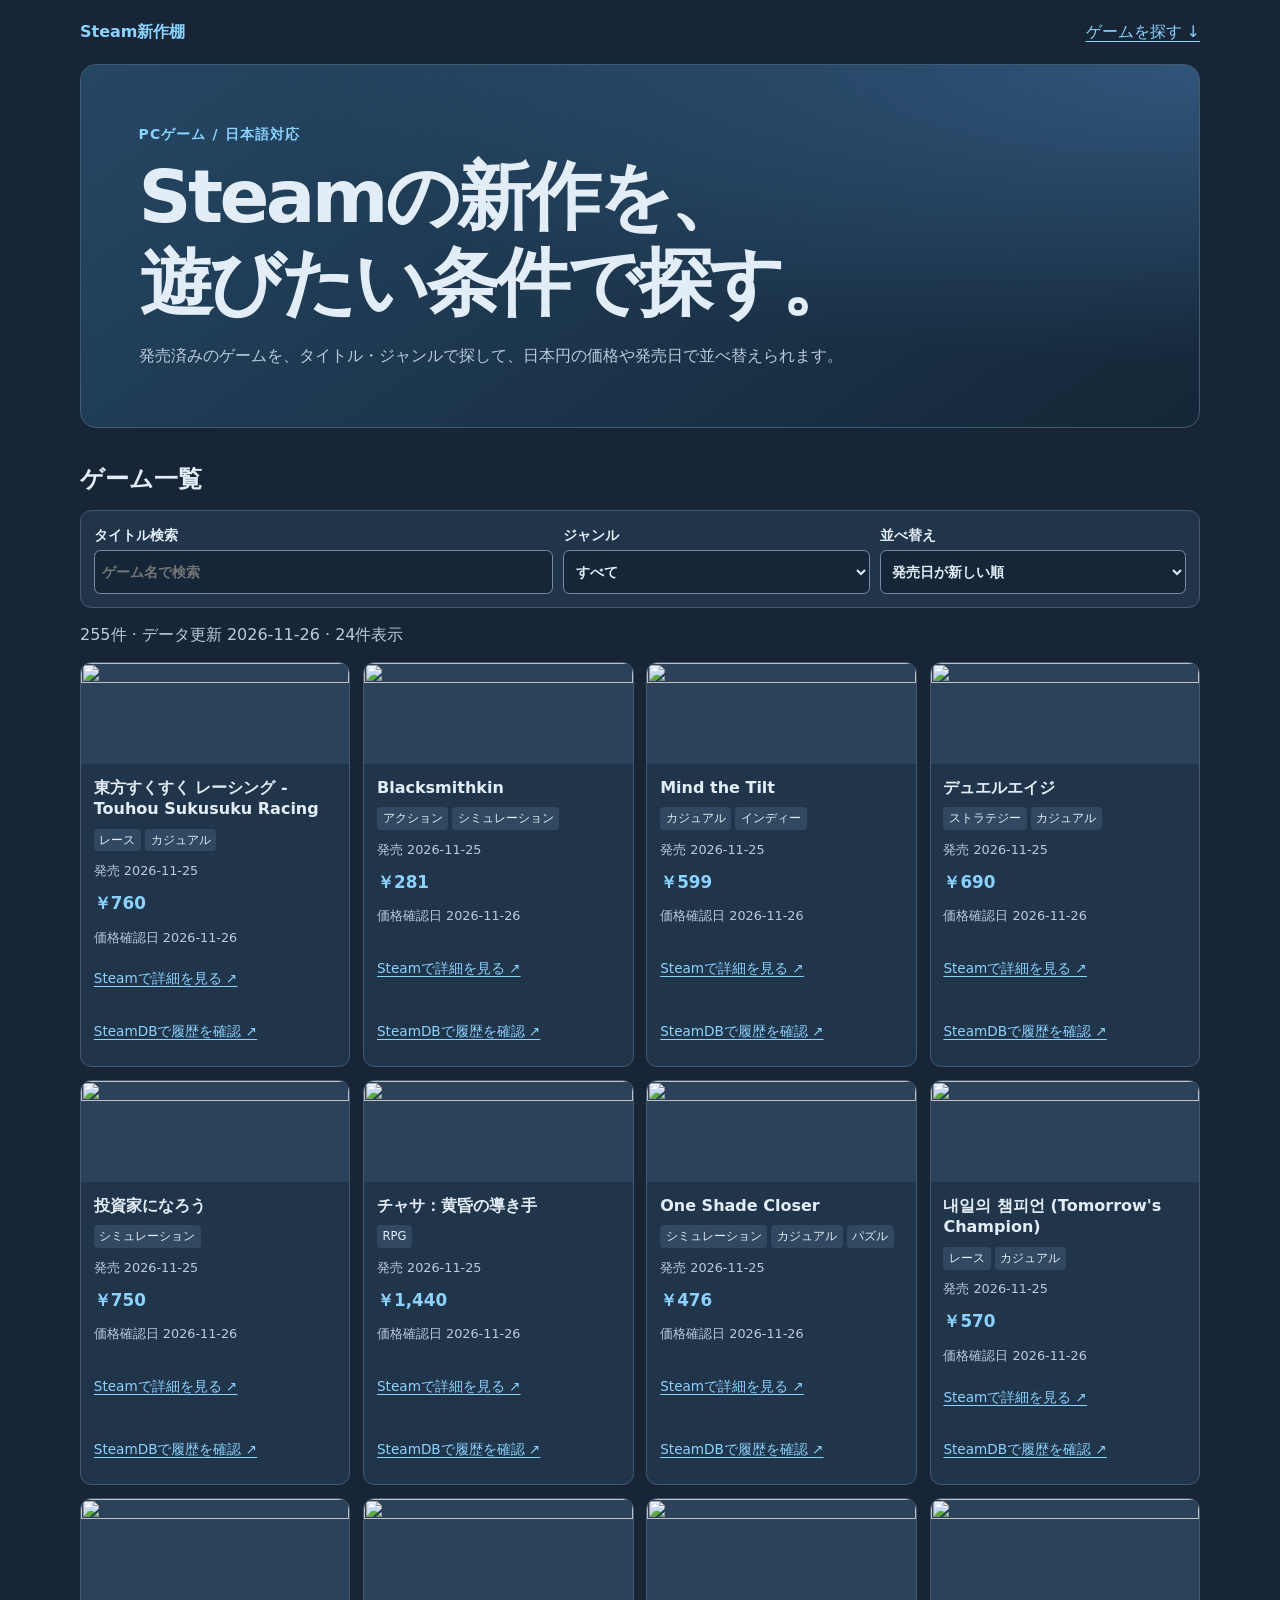
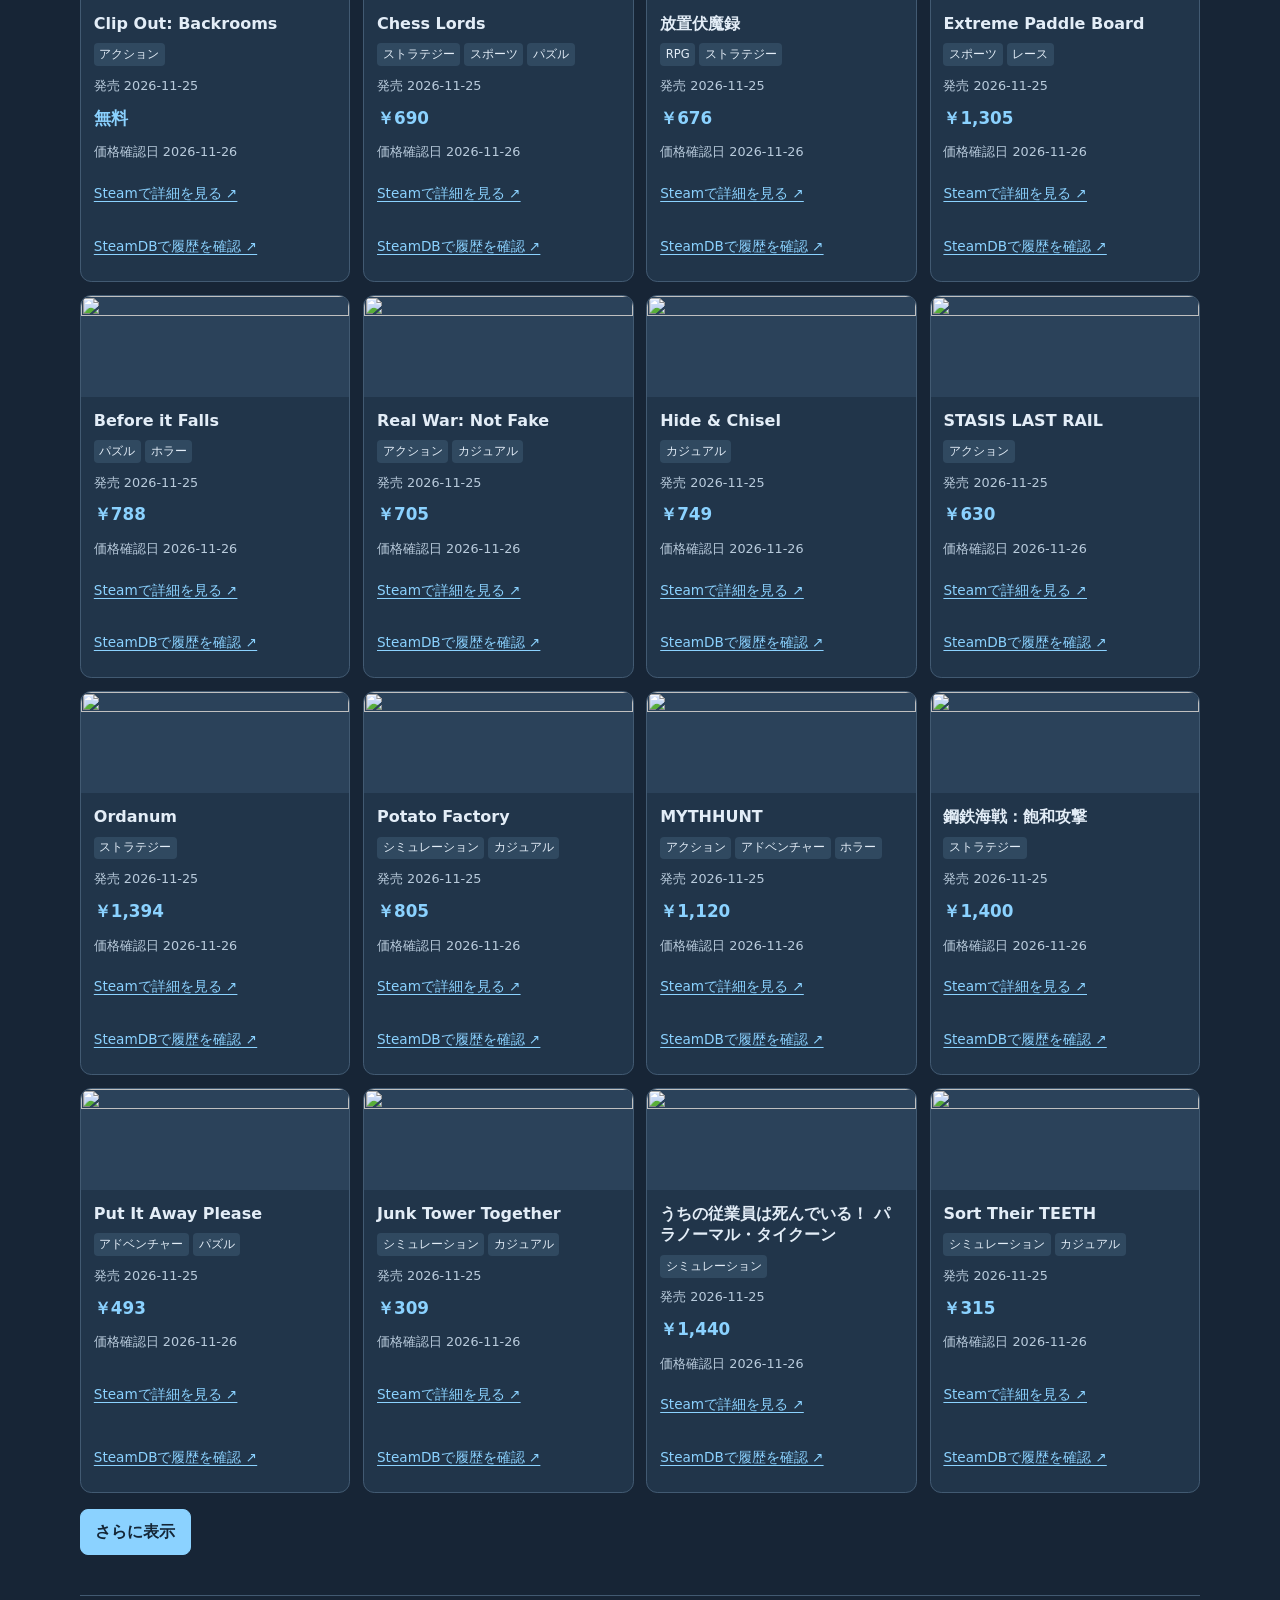
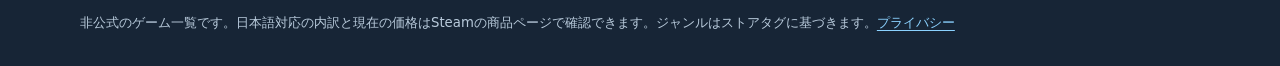
==== commit 12680241: "Refresh Steam releases hourly and remove peak player counts" ====
--- a/index.html
+++ b/index.html
@@ -23,5 +23,5 @@
 <button id="more" type="button" hidden>さらに表示</button>
 <noscript><p>一覧にはJavaScriptが必要です。<a href="https://store.steampowered.com/search/?sort_by=Released_DESC&amp;category1=998&amp;supportedlang=japanese&amp;l=japanese">Steam公式検索を開く</a></p></noscript>
 </section></main>
-<footer class="wrap">非公式のゲーム一覧です。日本語対応の内訳と現在の価格はSteamの商品ページで確認できます。ジャンルはストアタグに基づきます。最高同接は Steam Charts が観測した期間の最高値です。 <a href="./privacy">プライバシー</a></footer>
+<footer class="wrap">非公式のゲーム一覧です。日本語対応の内訳と現在の価格はSteamの商品ページで確認できます。ジャンルはストアタグに基づきます。<a href="./privacy">プライバシー</a></footer>
 </body></html>
